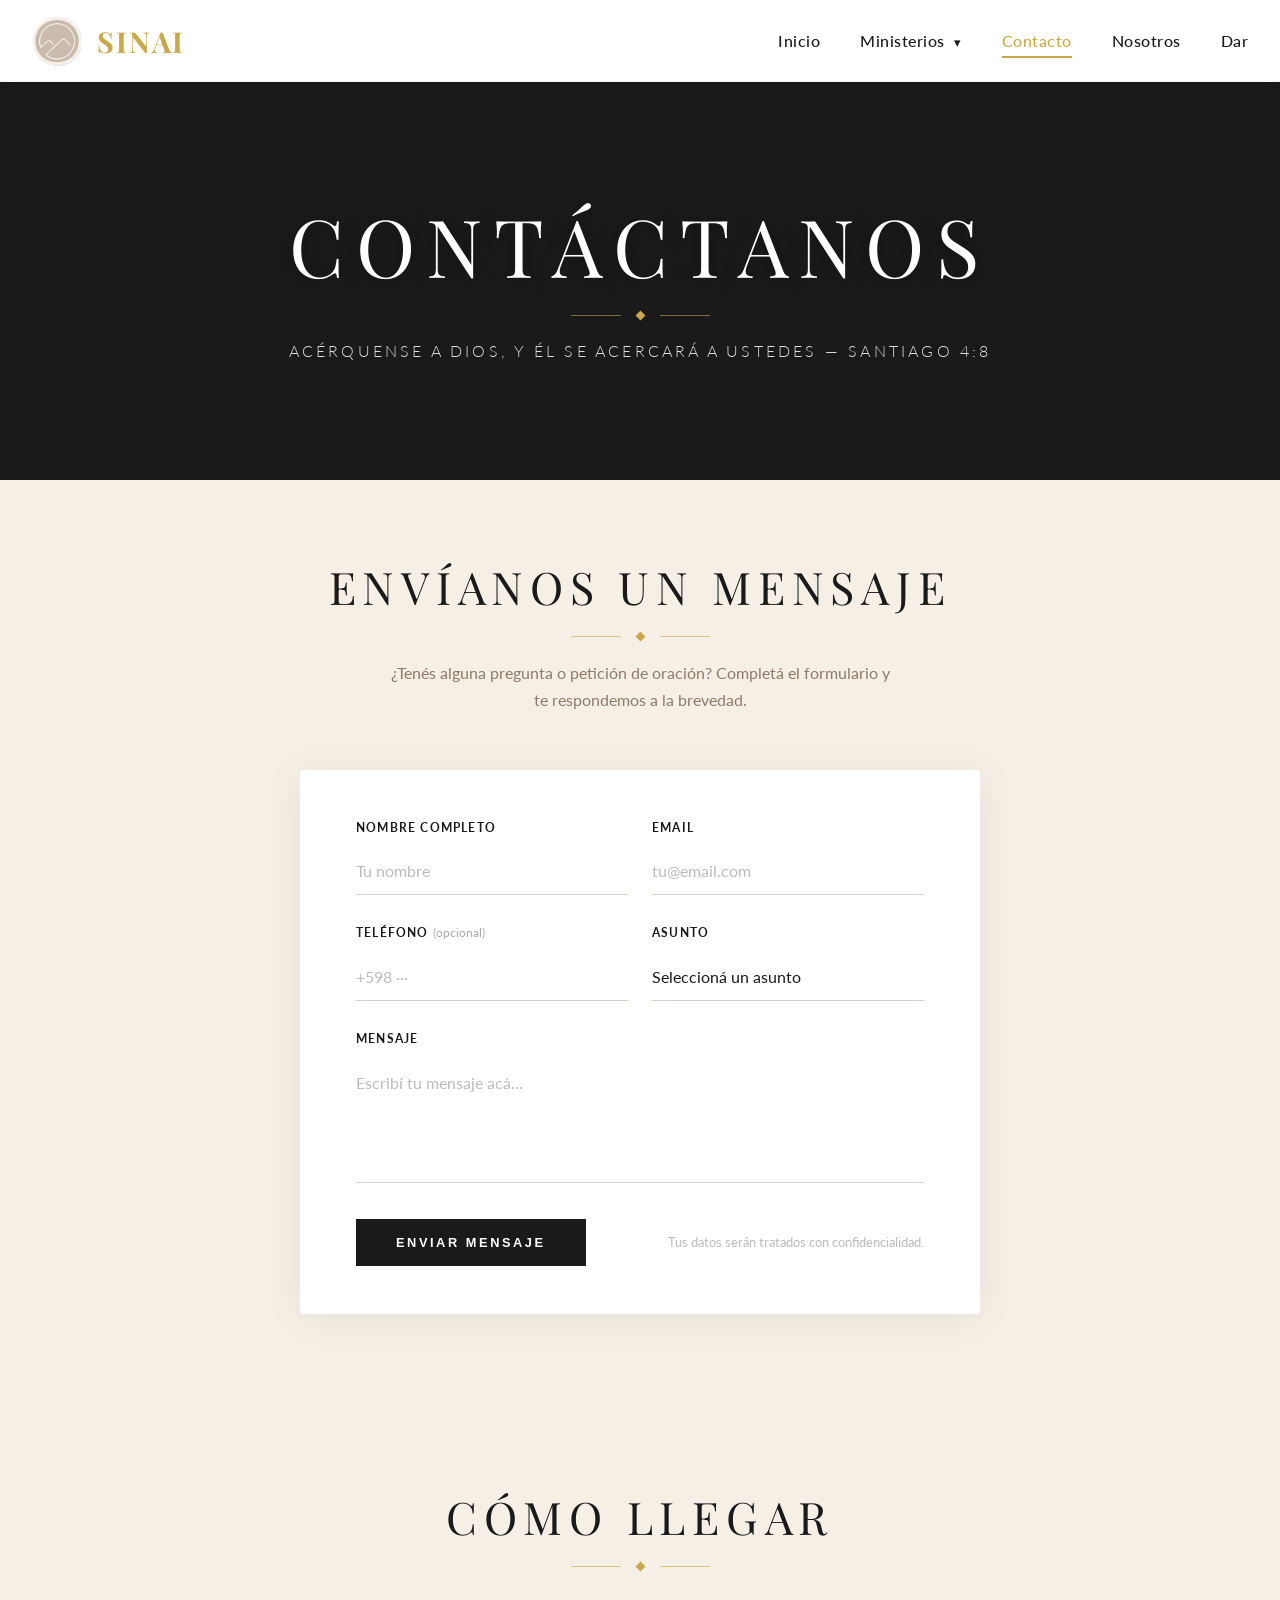
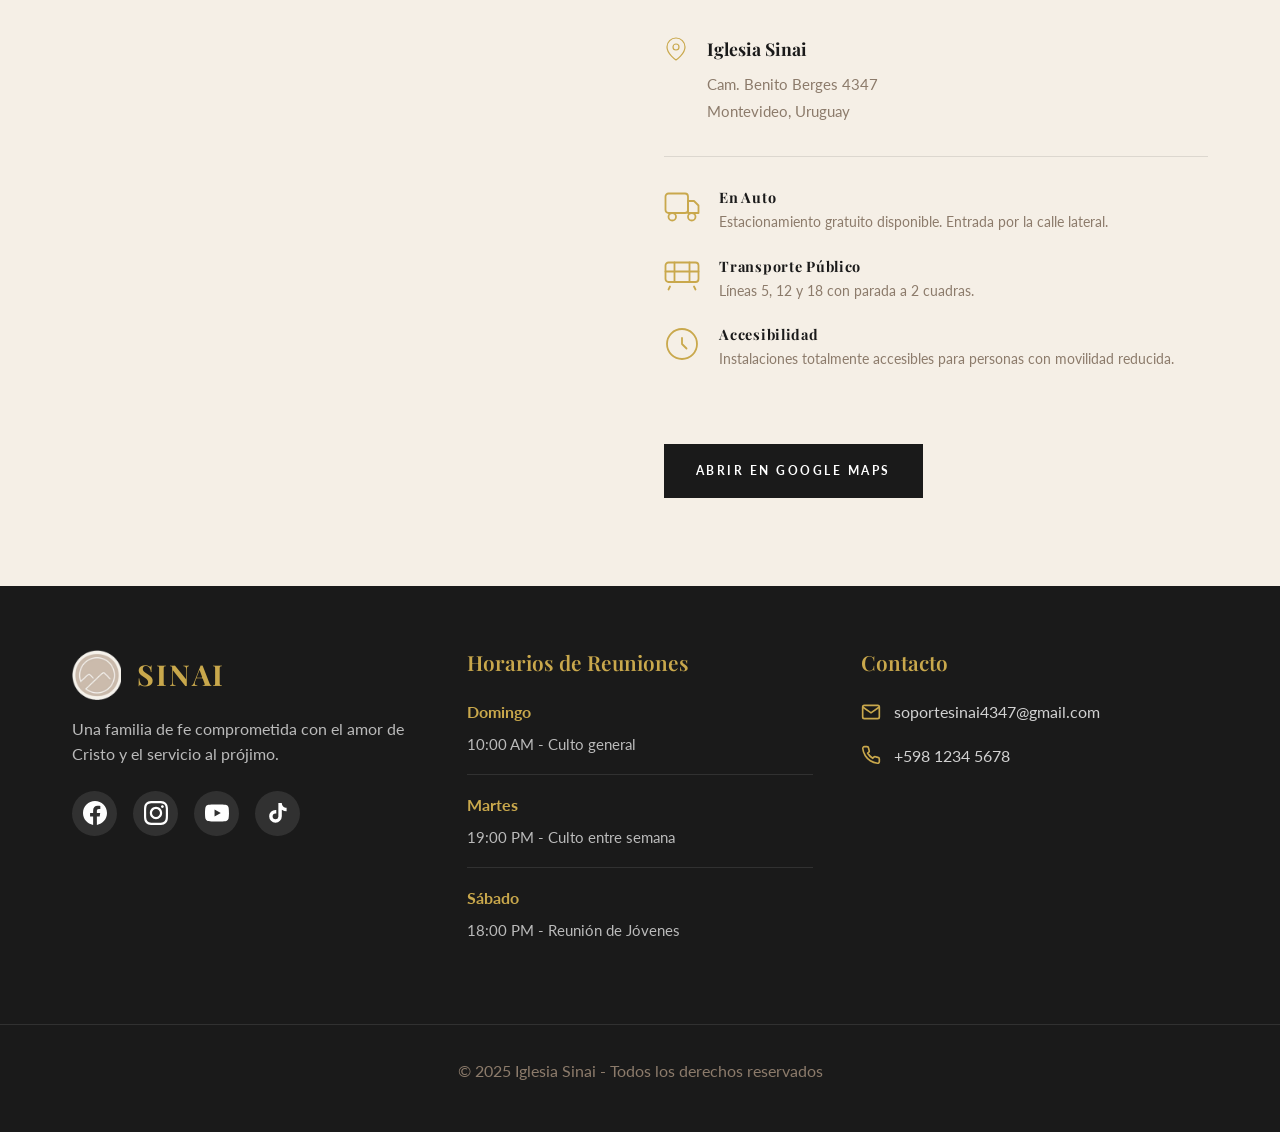
==== contacto.html @ 20ad072c "Primer commit - sitio Iglesia Sinai" ====
<!DOCTYPE html>
<html lang="es">
<head>
  <meta charset="UTF-8">
  <meta name="viewport" content="width=device-width, initial-scale=1.0">
  <title>Contacto - Iglesia Sinai</title>
  <link rel="stylesheet" href="css/style.css">
  <link rel="stylesheet" href="css/contacto.css">
  <link href="https://fonts.googleapis.com/css2?family=Playfair+Display:wght@400;700&family=Lato:wght@300;400;700&display=swap" rel="stylesheet">
</head>
<body>
  <!-- ======= Encabezado / Menú ======= -->
  <header id="header">
    <div class="header-container">
      <div class="logo">
        <img src="img/logo.png" alt="Logo Iglesia Sinai">
        <span>SINAI</span>
      </div>
      
      <button class="menu-toggle" aria-label="Abrir menú">
        <span></span>
        <span></span>
        <span></span>
      </button>

      <nav>
        <ul>
          <li><a href="index.html">Inicio</a></li>
          <li class="dropdown">
            <a href="#ministerios">Ministerios <span class="arrow">▾</span></a>
            <ul class="submenu">
              <li><a href="ministerios/alabanza.html">Alabanza</a></li>
              <li><a href="ministerios/jovenes.html">Jóvenes</a></li>
              <li><a href="ministerios/kids.html">Kids</a></li>
              <li><a href="ministerios/varones.html">Varones</a></li>
              <li><a href="ministerios/mujeres.html">Mujeres</a></li>
              <li><a href="ministerios/danza.html">Danza</a></li>
              <li><a href="ministerios/multimedia.html">Multimedia</a></li>
            </ul>
          </li>
          <li><a href="contacto.html" class="active">Contacto</a></li>
          <li><a href="nosotros.html">Nosotros</a></li>
          <li><a href="donaciones.html">Dar</a></li>
        </ul>
      </nav>
    </div>
  </header>

  <!-- PAGE HEADER -->
  <section class="contacto-page-header">
    <div class="contacto-page-header-content">
      <h1>Contáctanos</h1>
      <div class="header-divider">
        <div class="header-divider-diamond"></div>
      </div>
      <p>Acérquense a Dios, y él se acercará a ustedes — Santiago 4:8</p>
    </div>
  </section>

  <!-- FORMULARIO DE CONTACTO -->
  <section class="formulario-section">
    <div class="container">

      <div class="formulario-header fade-in">
        <h2>Envíanos un Mensaje</h2>
        <div class="header-divider">
          <div class="header-divider-diamond"></div>
        </div>
        <p>¿Tenés alguna pregunta o petición de oración? Completá el formulario y te respondemos a la brevedad.</p>
      </div>

      <form id="contactForm" class="formulario-form fade-in" action="https://formspree.io/f/mkovkydk" method="POST">

        <div class="form-row">
          <div class="form-group">
            <label for="nombre">Nombre Completo</label>
            <input type="text" id="nombre" name="nombre" placeholder="Tu nombre" required>
          </div>
          <div class="form-group">
            <label for="email">Email</label>
            <input type="email" id="email" name="email" placeholder="tu@email.com" required>
          </div>
        </div>

        <div class="form-row">
          <div class="form-group">
            <label for="telefono">Teléfono <span class="form-opcional">(opcional)</span></label>
            <input type="tel" id="telefono" name="telefono" placeholder="+598 ···">
          </div>
          <div class="form-group">
            <label for="asunto">Asunto</label>
            <select id="asunto" name="asunto" required>
              <option value="">Seleccioná un asunto</option>
              <option value="informacion">Información General</option>
              <option value="oracion">Petición de Oración</option>
              <option value="visita">Primera Visita</option>
              <option value="ministerio">Unirse a un Ministerio</option>
              <option value="otro">Otro</option>
            </select>
          </div>
        </div>

        <div class="form-group">
          <label for="mensaje">Mensaje</label>
          <textarea id="mensaje" name="mensaje" rows="5" placeholder="Escribí tu mensaje acá..." required></textarea>
        </div>

        <div class="form-footer">
          <button type="submit" class="btn-enviar">Enviar Mensaje</button>
          <p class="form-privacidad">Tus datos serán tratados con confidencialidad.</p>
        </div>

      </form>
    </div>
  </section>

  <!-- MAPA -->
  <section class="mapa-section">
    <div class="container">

      <div class="mapa-header fade-in">
        <h2 class="section-title">Cómo Llegar</h2>
        <div class="header-divider">
          <div class="header-divider-diamond"></div>
        </div>
      </div>

      <div class="mapa-grid fade-in">

        <!-- Mapa Google Maps -->
        <div class="mapa-embed">
          <iframe
            src="https://www.google.com/maps/embed?pb=!1m18!1m12!1m3!1d3272.3!2d-56.1!3d-34.85!2m3!1f0!2f0!3f0!3m2!1i1024!2i768!4f13.1!3m3!1m2!1s0x0%3A0x0!2sCam.+Benito+Berges+4347%2C+Montevideo!5e0!3m2!1ses!2suy!4v1"
            width="100%"
            height="100%"
            style="border:0;"
            allowfullscreen=""
            loading="lazy"
            referrerpolicy="no-referrer-when-downgrade"
            title="Ubicación Iglesia Sinai">
          </iframe>
        </div>

        <!-- Información y cómo llegar -->
        <div class="mapa-info">

          <div class="mapa-direccion">
            <svg xmlns="http://www.w3.org/2000/svg" viewBox="0 0 24 24" fill="none" stroke="currentColor" stroke-width="1.2" stroke-linecap="round" stroke-linejoin="round">
              <path d="M21 10c0 7-9 13-9 13s-9-6-9-13a9 9 0 0 1 18 0z"/><circle cx="12" cy="10" r="3"/>
            </svg>
            <div>
              <strong>Iglesia Sinai</strong>
              <span>Cam. Benito Berges 4347<br>Montevideo, Uruguay</span>
            </div>
          </div>

          <div class="mapa-indicaciones-lista">

            <div class="mapa-indicacion">
              <div class="mapa-indicacion-icon">
                <svg xmlns="http://www.w3.org/2000/svg" viewBox="0 0 24 24" fill="none" stroke="currentColor" stroke-width="1.2" stroke-linecap="round" stroke-linejoin="round">
                  <rect x="1" y="3" width="15" height="13" rx="2"/><path d="M16 8h4l3 3v5h-7V8z"/><circle cx="5.5" cy="18.5" r="2.5"/><circle cx="18.5" cy="18.5" r="2.5"/>
                </svg>
              </div>
              <div>
                <h4>En Auto</h4>
                <p>Estacionamiento gratuito disponible. Entrada por la calle lateral.</p>
              </div>
            </div>

            <div class="mapa-indicacion">
              <div class="mapa-indicacion-icon">
                <svg xmlns="http://www.w3.org/2000/svg" viewBox="0 0 24 24" fill="none" stroke="currentColor" stroke-width="1.2" stroke-linecap="round" stroke-linejoin="round">
                  <rect x="1" y="3" width="22" height="13" rx="2"/><path d="M1 9h22M7 3v13M17 3v13"/><path d="M4 19l-1 2M20 19l1 2"/>
                </svg>
              </div>
              <div>
                <h4>Transporte Público</h4>
                <p>Líneas 5, 12 y 18 con parada a 2 cuadras.</p>
              </div>
            </div>

            <div class="mapa-indicacion">
              <div class="mapa-indicacion-icon">
                <svg xmlns="http://www.w3.org/2000/svg" viewBox="0 0 24 24" fill="none" stroke="currentColor" stroke-width="1.2" stroke-linecap="round" stroke-linejoin="round">
                  <circle cx="12" cy="12" r="10"/><path d="M12 8v4l3 3"/>
                </svg>
              </div>
              <div>
                <h4>Accesibilidad</h4>
                <p>Instalaciones totalmente accesibles para personas con movilidad reducida.</p>
              </div>
            </div>

          </div>

          <a href="https://maps.app.goo.gl/d4bBXi9Pz32yXwLp7" target="_blank" class="mapa-btn">
            Abrir en Google Maps
          </a>

        </div>
      </div>
    </div>
  </section>

  <!-- FOOTER -->
  <footer>
    <div class="footer-container">
      <div class="footer-section">
        <div class="footer-logo">
          <img src="img/logo.png" alt="Logo Iglesia Sinai">
          <span>SINAI</span>
        </div>
        <p class="footer-description">Una familia de fe comprometida con el amor de Cristo y el servicio al prójimo.</p>
        <div class="social-links">
          <a href="https://www.facebook.com/sinai.tucasa.uy/about" target="_blank" rel="noopener" aria-label="Facebook">
            <svg width="24" height="24" viewBox="0 0 24 24" fill="currentColor">
              <path d="M24 12.073c0-6.627-5.373-12-12-12s-12 5.373-12 12c0 5.99 4.388 10.954 10.125 11.854v-8.385H7.078v-3.47h3.047V9.43c0-3.007 1.792-4.669 4.533-4.669 1.312 0 2.686.235 2.686.235v2.953H15.83c-1.491 0-1.956.925-1.956 1.874v2.25h3.328l-.532 3.47h-2.796v8.385C19.612 23.027 24 18.062 24 12.073z"/>
            </svg>
          </a>
          <a href="https://www.instagram.com/sinaitucasa.uy/" target="_blank" rel="noopener" aria-label="Instagram">
            <svg width="24" height="24" viewBox="0 0 24 24" fill="currentColor">
              <path d="M12 2.163c3.204 0 3.584.012 4.85.07 3.252.148 4.771 1.691 4.919 4.919.058 1.265.069 1.645.069 4.849 0 3.205-.012 3.584-.069 4.849-.149 3.225-1.664 4.771-4.919 4.919-1.266.058-1.644.07-4.85.07-3.204 0-3.584-.012-4.849-.07-3.26-.149-4.771-1.699-4.919-4.92-.058-1.265-.07-1.644-.07-4.849 0-3.204.013-3.583.07-4.849.149-3.227 1.664-4.771 4.919-4.919 1.266-.057 1.645-.069 4.849-.069zm0-2.163c-3.259 0-3.667.014-4.947.072-4.358.2-6.78 2.618-6.98 6.98-.059 1.281-.073 1.689-.073 4.948 0 3.259.014 3.668.072 4.948.2 4.358 2.618 6.78 6.98 6.98 1.281.058 1.689.072 4.948.072 3.259 0 3.668-.014 4.948-.072 4.354-.2 6.782-2.618 6.979-6.98.059-1.28.073-1.689.073-4.948 0-3.259-.014-3.667-.072-4.947-.196-4.354-2.617-6.78-6.979-6.98-1.281-.059-1.69-.073-4.949-.073zm0 5.838c-3.403 0-6.162 2.759-6.162 6.162s2.759 6.163 6.162 6.163 6.162-2.759 6.162-6.163c0-3.403-2.759-6.162-6.162-6.162zm0 10.162c-2.209 0-4-1.79-4-4 0-2.209 1.791-4 4-4s4 1.791 4 4c0 2.21-1.791 4-4 4zm6.406-11.845c-.796 0-1.441.645-1.441 1.44s.645 1.44 1.441 1.44c.795 0 1.439-.645 1.439-1.44s-.644-1.44-1.439-1.44z"/>
            </svg>
          </a>
          <a href="https://youtube.com" target="_blank" rel="noopener" aria-label="YouTube">
            <svg width="24" height="24" viewBox="0 0 24 24" fill="currentColor">
              <path d="M23.498 6.186a3.016 3.016 0 0 0-2.122-2.136C19.505 3.545 12 3.545 12 3.545s-7.505 0-9.377.505A3.017 3.017 0 0 0 .502 6.186C0 8.07 0 12 0 12s0 3.93.502 5.814a3.016 3.016 0 0 0 2.122 2.136c1.871.505 9.376.505 9.376.505s7.505 0 9.377-.505a3.015 3.015 0 0 0 2.122-2.136C24 15.93 24 12 24 12s0-3.93-.502-5.814zM9.545 15.568V8.432L15.818 12l-6.273 3.568z"/>
            </svg>
          </a>
          <a href="https://www.tiktok.com/@sinaitucasa.uy" target="_blank" rel="noopener" aria-label="TikTok">
            <svg width="24" height="24" viewBox="0 0 24 24" fill="currentColor">
              <path d="M19.59 6.69a4.83 4.83 0 0 1-3.77-4.25V2h-3.45v13.67a2.89 2.89 0 0 1-2.88 2.5 2.89 2.89 0 0 1-2.89-2.89 2.89 2.89 0 0 1 2.89-2.89c.28 0 .54.04.79.1V9.01a6.33 6.33 0 0 0-.79-.05 6.34 6.34 0 0 0-6.34 6.34 6.34 6.34 0 0 0 6.34 6.34 6.34 6.34 0 0 0 6.33-6.34V8.69a8.17 8.17 0 0 0 4.78 1.52V6.76a4.85 4.85 0 0 1-1.01-.07z"/>
            </svg>
          </a>
        </div>
      </div>

      <div class="footer-section">
        <h3>Horarios de Reuniones</h3>
        <ul class="horarios-list">
          <li>
            <strong>Domingo</strong>
            <span>10:00 AM - Culto general</span>
          </li>
          <li>
            <strong>Martes</strong>
            <span>19:00 PM - Culto entre semana</span>
          </li>
          <li>
            <strong>Sábado</strong>
            <span>18:00 PM - Reunión de Jóvenes</span>
          </li>
        </ul>
      </div>

      <div class="footer-section">
        <h3>Contacto</h3>
        <ul class="contacto-list">
          <li>
            <svg width="20" height="20" viewBox="0 0 24 24" fill="none" stroke="currentColor" stroke-width="2">
              <path d="M4 4h16c1.1 0 2 .9 2 2v12c0 1.1-.9 2-2 2H4c-1.1 0-2-.9-2-2V6c0-1.1.9-2 2-2z"></path>
              <polyline points="22,6 12,13 2,6"></polyline>
            </svg>
            <a href="mailto:soportesinai4347@gmail.com">soportesinai4347@gmail.com</a>
          </li>
          <li>
            <svg width="20" height="20" viewBox="0 0 24 24" fill="none" stroke="currentColor" stroke-width="2">
              <path d="M22 16.92v3a2 2 0 0 1-2.18 2 19.79 19.79 0 0 1-8.63-3.07 19.5 19.5 0 0 1-6-6 19.79 19.79 0 0 1-3.07-8.67A2 2 0 0 1 4.11 2h3a2 2 0 0 1 2 1.72 12.84 12.84 0 0 0 .7 2.81 2 2 0 0 1-.45 2.11L8.09 9.91a16 16 0 0 0 6 6l1.27-1.27a2 2 0 0 1 2.11-.45 12.84 12.84 0 0 0 2.81.7A2 2 0 0 1 22 16.92z"></path>
            </svg>
            <a href="tel:+59812345678">+598 1234 5678</a>
          </li>
        </ul>
      </div>
    </div>

    <div class="footer-bottom">
      <p>&copy; 2025 Iglesia Sinai - Todos los derechos reservados</p>
    </div>
  </footer>

  <!-- Scripts -->
  <script src="js/main.js"></script>
</body>
</html>
---- css/style.css ----
/* =========================
   IGLESIA SINAI - VERSIÓN MEJORADA
   Diseño elegante y moderno
========================= */

/* ======= FALLBACK PARA IMÁGENES ROTAS ======= */
.galeria-slide img,
.descripcion-imagen img,
.historia-imagen img,
.lider-imagen img {
  min-height: 40px;
  background-color: #e8e0d0;
  background-image: url("data:image/svg+xml,%3Csvg xmlns='http://www.w3.org/2000/svg' width='80' height='80' viewBox='0 0 24 24' fill='none' stroke='%23c9a84c' stroke-width='1' stroke-linecap='round' stroke-linejoin='round'%3E%3Crect x='3' y='3' width='18' height='18' rx='2' ry='2'/%3E%3Ccircle cx='8.5' cy='8.5' r='1.5'/%3E%3Cpolyline points='21 15 16 10 5 21'/%3E%3C/svg%3E");
  background-repeat: no-repeat;
  background-position: center;
  background-size: 60px;
}

:root {
  /* Colores principales */
  --color-primary: #1a1a1a;
  --color-secondary: #3b2314;
  --color-accent: #c9a84c;
  --color-accent-light: #dbb96e;
  --color-text: #1a1a1a;
  --color-text-light: #8c7b6b;
  --color-white: #ffffff;
  --color-bg-light: #f5efe6;
  --color-bg-dark: #111111;
  
  /* Sombras */
  --shadow-sm: 0 2px 8px rgba(0, 0, 0, 0.08);
  --shadow-md: 0 4px 16px rgba(0, 0, 0, 0.12);
  --shadow-lg: 0 8px 32px rgba(0, 0, 0, 0.16);
  
  /* Transiciones */
  --transition-fast: 0.2s ease;
  --transition-normal: 0.3s ease;
  --transition-slow: 0.5s ease;
}

* {
  margin: 0;
  padding: 0;
  box-sizing: border-box;
}

html {
  scroll-behavior: smooth;
  font-size: 16px;
}

body {
  font-family: 'Lato', -apple-system, BlinkMacSystemFont, 'Segoe UI', sans-serif;
  font-weight: 400;
  color: var(--color-text);
  line-height: 1.7;
  background-color: var(--color-white);
  overflow-x: hidden;
}

/* ======= TIPOGRAFÍA ======= */
h1, h2, h3, h4, h5, h6 {
  font-family: 'Playfair Display', Georgia, serif;
  font-weight: 600;
  line-height: 1.2;
  color: var(--color-primary);
  margin-bottom: 1rem;
}

h1 { font-size: clamp(2.5rem, 5vw, 4rem); }
h2 { font-size: clamp(2rem, 4vw, 3rem); }
h3 { font-size: clamp(1.5rem, 3vw, 2rem); }

p {
  margin-bottom: 1rem;
  color: var(--color-text-light);
}

/* ======= CONTENEDORES ======= */
.container {
  max-width: 1200px;
  margin: 0 auto;
  padding: 0 2rem;
}

/* ======= HEADER ======= */
header {
  position: fixed;
  top: 0;
  left: 0;
  width: 100%;
  z-index: 1000;
  background: rgba(255, 255, 255, 0.95);
  backdrop-filter: blur(10px);
  box-shadow: var(--shadow-sm);
  transition: all var(--transition-normal);
}

header.scrolled {
  background: rgba(255, 255, 255, 0.98);
  box-shadow: var(--shadow-md);
}

.header-container {
  max-width: 1400px;
  margin: 0 auto;
  padding: 1rem 2rem;
  display: flex;
  justify-content: space-between;
  align-items: center;
}

/* Logo */
.logo {
  display: flex;
  align-items: center;
  gap: 1rem;
  text-decoration: none;
}

.logo img {
  height: 50px;
  width: auto;
  transition: transform var(--transition-normal);
}

.logo:hover img {
  transform: scale(1.05);
}

.logo span {
  font-family: 'Playfair Display', Georgia, serif;
  font-size: 1.8rem;
  font-weight: 700;
  color: var(--color-accent);
  letter-spacing: 2px;
}

/* Navegación */
nav ul {
  list-style: none;
  display: flex;
  gap: 2.5rem;
  align-items: center;
}

nav a {
  color: var(--color-text);
  text-decoration: none;
  font-weight: 500;
  font-size: 1rem;
  letter-spacing: 0.5px;
  position: relative;
  padding: 0.5rem 0;
  transition: color var(--transition-normal);
}

nav a::after {
  content: '';
  position: absolute;
  bottom: 0;
  left: 0;
  width: 0;
  height: 2px;
  background: var(--color-accent);
  transition: width var(--transition-normal);
}

nav a:hover,
nav a.active {
  color: var(--color-accent);
}

nav a:hover::after,
nav a.active::after {
  width: 100%;
}

/* Dropdown */
.dropdown {
  position: relative;
}

.dropdown .arrow {
  font-size: 0.8em;
  margin-left: 0.3rem;
  transition: transform var(--transition-normal);
}

.dropdown:hover .arrow {
  transform: rotate(180deg);
}

.submenu {
  position: absolute;
  top: 100%;
  left: 0;
  display: flex;
  flex-direction: column;
  gap: 0;
  background: var(--color-white);
  border-radius: 8px;
  box-shadow: var(--shadow-lg);
  min-width: 180px;
  opacity: 0;
  visibility: hidden;
  transform: translateY(-10px);
  transition: all var(--transition-normal);
  margin-top: 1rem;
  padding: 0.5rem 0;
}

.dropdown:hover .submenu {
  opacity: 1;
  visibility: visible;
  transform: translateY(0);
}

.submenu li {
  width: 100%;
}

.submenu a {
  display: block;
  padding: 0.75rem 1.5rem;
  color: var(--color-text);
  transition: all var(--transition-fast);
}

.submenu a::after {
  display: none;
}

.submenu a:hover {
  background: var(--color-bg-light);
  color: var(--color-accent);
  padding-left: 2rem;
}

/* Menú hamburguesa */
.menu-toggle {
  display: none;
  flex-direction: column;
  gap: 5px;
  background: none;
  border: none;
  cursor: pointer;
  padding: 0.5rem;
}

.menu-toggle span {
  width: 28px;
  height: 3px;
  background: var(--color-accent);
  border-radius: 3px;
  transition: all var(--transition-normal);
}

.menu-toggle.active span:nth-child(1) {
  transform: rotate(45deg) translate(8px, 8px);
}

.menu-toggle.active span:nth-child(2) {
  opacity: 0;
}

.menu-toggle.active span:nth-child(3) {
  transform: rotate(-45deg) translate(8px, -8px);
}

/* ======= HERO VIDEO ======= */
.hero-video {
  position: relative;
  width: 100%;
  height: 100vh;
  min-height: 600px;
  overflow: hidden;
  display: flex;
  align-items: center;
  background-color: #1a1a1a;
  justify-content: center;
}

.hero-video-bg {
  position: absolute;
  top: 50%;
  left: 50%;
  min-width: 100%;
  min-height: 100%;
  width: auto;
  height: auto;
  transform: translate(-50%, -50%);
  object-fit: cover;
  z-index: 0;
  will-change: transform;
}

.hero-video-overlay {
  position: absolute;
  top: 0;
  left: 0;
  width: 100%;
  height: 100%;
  background: rgba(0, 0, 0, 0.4);
  z-index: 1;
}

.hero-content {
  position: relative;
  z-index: 2;
  text-align: center;
  color: var(--color-white);
  max-width: 900px;
  padding: 0 2rem;
  animation: fadeInUp 1s ease-out;
}

@keyframes fadeInUp {
  from {
    opacity: 0;
    transform: translateY(30px);
  }
  to {
    opacity: 1;
    transform: translateY(0);
  }
}

.hero-title {
  font-size: clamp(3rem, 8vw, 6rem);
  font-weight: 400;
  color: var(--color-white);
  margin-bottom: 0.5rem;
  text-shadow: 0 2px 20px rgba(0, 0, 0, 0.4);
  letter-spacing: 0.15em;
  text-transform: uppercase;
}

.hero-subtitle {
  font-size: clamp(1rem, 2vw, 1.4rem);
  color: var(--color-white);
  font-weight: 300;
  font-style: normal;
  letter-spacing: 0.3em;
  text-transform: uppercase;
  opacity: 0.9;
}

/* ======= BOTONES ======= */
.btn-primary {
  display: inline-block;
  padding: 1rem 2.5rem;
  background: var(--color-accent);
  color: var(--color-white);
  text-decoration: none;
  font-weight: 600;
  border-radius: 50px;
  transition: all var(--transition-normal);
  box-shadow: 0 4px 15px rgba(201, 169, 97, 0.3);
  letter-spacing: 0.5px;
}

.btn-primary:hover {
  background: var(--color-accent-light);
  transform: translateY(-2px);
  box-shadow: 0 6px 20px rgba(201, 169, 97, 0.4);
}

/* ======= INFO CARDS ======= */
.info-cards {
  padding: 4rem 0;
  background: var(--color-bg-light);
  margin-top: -3rem;
  position: relative;
  z-index: 2;
}

.info-cards .container {
  display: grid;
  grid-template-columns: repeat(auto-fit, minmax(280px, 1fr));
  gap: 2rem;
}

.card {
  background: var(--color-white);
  padding: 2.5rem 2rem;
  border-radius: 12px;
  box-shadow: var(--shadow-md);
  text-align: center;
  transition: all var(--transition-normal);
}

.card:hover {
  transform: translateY(-5px);
  box-shadow: var(--shadow-lg);
}

.card-icon {
  width: 70px;
  height: 70px;
  margin: 0 auto 1.5rem;
  background: linear-gradient(135deg, var(--color-accent), var(--color-accent-light));
  border-radius: 50%;
  display: flex;
  align-items: center;
  justify-content: center;
  color: var(--color-white);
}

.card h3 {
  font-size: 1.5rem;
  margin-bottom: 1rem;
  color: var(--color-primary);
}

.card p {
  font-size: 0.95rem;
  color: var(--color-text-light);
  margin-bottom: 0.5rem;
}

/* Tarjetas expandibles */
.card-expandible {
  cursor: pointer;
  position: relative;
}

.card-expand-hint {
  display: block;
  margin-top: 1rem;
  font-size: 0.8rem;
  color: var(--color-accent);
  opacity: 0.7;
  transition: opacity 0.3s ease;
}

.card-expandible:hover .card-expand-hint {
  opacity: 1;
}

/* Modal de información */
.info-modal {
  display: none;
  position: fixed;
  top: 0;
  left: 0;
  width: 100%;
  height: 100%;
  background: rgba(0, 0, 0, 0.8);
  z-index: 10000;
  align-items: center;
  justify-content: center;
  padding: 2rem;
}

.info-modal.active {
  display: flex;
}

.info-modal-content {
  background: var(--color-white);
  border-radius: 16px;
  max-width: 500px;
  width: 100%;
  max-height: 80vh;
  overflow-y: auto;
  position: relative;
  animation: modalSlideIn 0.3s ease;
}

@keyframes modalSlideIn {
  from {
    transform: translateY(-30px);
    opacity: 0;
  }
  to {
    transform: translateY(0);
    opacity: 1;
  }
}

.info-modal-close {
  position: absolute;
  top: 1rem;
  right: 1rem;
  background: none;
  border: none;
  font-size: 1.5rem;
  color: var(--color-text-light);
  cursor: pointer;
  transition: color 0.3s ease, transform 0.3s ease;
  z-index: 1;
}

.info-modal-close:hover {
  color: var(--color-accent);
  transform: scale(1.1);
}

.info-modal-body {
  padding: 2.5rem;
}

.info-modal-body .modal-icon {
  width: 80px;
  height: 80px;
  margin: 0 auto 1.5rem;
  background: linear-gradient(135deg, var(--color-accent), var(--color-accent-light));
  border-radius: 50%;
  display: flex;
  align-items: center;
  justify-content: center;
  color: var(--color-white);
}

.info-modal-body h3 {
  text-align: center;
  font-size: 1.8rem;
  color: var(--color-primary);
  margin-bottom: 1.5rem;
}

.info-modal-body .info-detail {
  display: flex;
  align-items: flex-start;
  gap: 1rem;
  padding: 1rem 0;
  border-bottom: 1px solid var(--color-bg-light);
}

.info-modal-body .info-detail:last-child {
  border-bottom: none;
}

.info-modal-body .info-detail-icon {
  width: 40px;
  height: 40px;
  background: var(--color-bg-light);
  border-radius: 50%;
  display: flex;
  align-items: center;
  justify-content: center;
  flex-shrink: 0;
  font-size: 1.2rem;
}

.info-modal-body .info-detail-content h4 {
  font-size: 1rem;
  color: var(--color-primary);
  margin-bottom: 0.3rem;
}

.info-modal-body .info-detail-content p {
  font-size: 0.95rem;
  color: var(--color-text-light);
  margin: 0;
}

.info-modal-body .info-detail-content a {
  color: var(--color-accent);
  text-decoration: none;
}

.info-modal-body .info-detail-content a:hover {
  text-decoration: underline;
}

.info-modal-body .modal-btn {
  display: block;
  width: 100%;
  margin-top: 1.5rem;
  padding: 1rem;
  background: var(--color-accent);
  color: white;
  text-align: center;
  text-decoration: none;
  border-radius: 8px;
  font-weight: 600;
  transition: background 0.3s ease;
}

.info-modal-body .modal-btn:hover {
  background: var(--color-secondary);
}

/* ======= SECCIONES ======= */
section {
  padding: 6rem 0;
}

.section-header {
  text-align: center;
  max-width: 700px;
  margin: 0 auto 4rem;
}

.section-header h2 {
  font-size: clamp(2rem, 4vw, 3rem);
  margin-bottom: 1rem;
  position: relative;
  display: inline-block;
}

.section-header h2::after {
  content: '';
  position: absolute;
  bottom: -10px;
  left: 50%;
  transform: translateX(-50%);
  width: 80px;
  height: 4px;
  background: linear-gradient(90deg, var(--color-accent), var(--color-accent-light));
  border-radius: 2px;
}

.section-header p {
  font-size: 1.1rem;
  color: var(--color-text-light);
}

/* ======= PASTORES SECTION - NUEVO DISEÑO ======= */
.pastores-section-new {
  background: var(--color-white);
  padding: 6rem 0;
}

.pastores-container {
  max-width: 1400px;
  margin: 0 auto;
  padding: 0 4rem;
  display: grid;
  grid-template-columns: 1fr 1fr;
  gap: 4rem;
  align-items: center;
}

.pastores-texto {
  color: var(--color-primary);
}

.pastores-texto h2 {
  font-family: 'Playfair Display', Georgia, serif;
  font-size: clamp(2rem, 4vw, 3rem);
  color: var(--color-primary);
  margin-bottom: 2rem;
  line-height: 1.2;
}

.pastores-texto p {
  color: var(--color-text-light);
  font-size: 1.05rem;
  line-height: 1.8;
  margin-bottom: 1.5rem;
}

.btn-pastores {
  display: inline-block;
  margin-top: 1.5rem;
  padding: 1rem 2.5rem;
  background: transparent;
  color: var(--color-accent);
  border: 2px solid var(--color-accent);
  font-family: 'Lato', sans-serif;
  font-size: 0.9rem;
  font-weight: 600;
  letter-spacing: 2px;
  text-decoration: none;
  text-transform: uppercase;
  transition: all var(--transition-normal);
}

.btn-pastores:hover {
  background: var(--color-accent);
  color: var(--color-white);
}

.pastores-imagen {
  position: relative;
}

.pastores-imagen img {
  width: 100%;
  height: auto;
  max-height: 600px;
  object-fit: contain;
  object-position: center center;
  display: block;
}

/* Responsive pastores nuevo */
@media (max-width: 992px) {
  .pastores-container {
    grid-template-columns: 1fr;
    gap: 3rem;
    padding: 0 2rem;
  }

  .pastores-texto {
    text-align: center;
    order: 2;
  }

  .pastores-imagen {
    order: 1;
  }

  .pastores-imagen img {
    max-height: 500px;
    margin: 0 auto;
  }
}

@media (max-width: 576px) {
  .pastores-section-new {
    padding: 4rem 0;
  }

  .pastores-container {
    padding: 0 1.5rem;
    gap: 2rem;
  }

  .pastores-texto h2 {
    font-size: 1.8rem;
  }

  .pastores-texto p {
    font-size: 1rem;
  }

  .btn-pastores {
    padding: 0.9rem 2rem;
    font-size: 0.85rem;
  }
}

/* Mantener btn-secondary para otros usos */
.btn-secondary {
  display: inline-block;
  padding: 1rem 2.5rem;
  background: transparent;
  color: var(--color-accent);
  border: 2px solid var(--color-accent);
  border-radius: 50px;
  font-weight: 600;
  text-decoration: none;
  transition: all var(--transition-normal);
}

.btn-secondary:hover {
  background: var(--color-accent);
  color: var(--color-white);
}

/* ======= VIDEO SECTION ======= */
.video-section {
  background: var(--color-white);
  padding: 4rem 0;
}

.video-title {
  text-align: center;
  font-size: 1.8rem;
  color: var(--color-primary);
  margin-bottom: 2rem;
  font-weight: 500;
}

.video-container {
  position: relative;
  width: 100%;
  max-width: 1000px;
  margin: 0 auto;
  padding-bottom: 56.25%; /* 16:9 Aspect Ratio */
  height: 0;
  overflow: hidden;
  border-radius: 0;
  box-shadow: none;
}

.video-container iframe {
  position: absolute;
  top: 0;
  left: 0;
  width: 100%;
  height: 100%;
  border: none;
}

/* ======= NOTICIAS Y EVENTOS ======= */
.noticias-section {
  background: var(--color-white);
  overflow: hidden;
  padding: 3rem 0;
}

.noticias-section .section-header {
  margin-bottom: 2rem;
}

.noticias-section .section-header h2::after {
  display: none;
}

.noticias-carousel {
  position: relative;
  padding: 0;
}

.carousel-wrapper {
  overflow: hidden;
  border-radius: 0;
}

.carousel-track {
  display: flex;
  gap: 0;
  transition: transform 0.5s cubic-bezier(0.4, 0, 0.2, 1);
}

.noticia-card {
  min-width: 100%;
  background: var(--color-white);
  border-radius: 0;
  overflow: hidden;
  box-shadow: none;
  transition: all var(--transition-normal);
  position: relative;
}

.noticia-card:hover {
  transform: none;
  box-shadow: none;
}

.noticia-image {
  position: relative;
  width: 100%;
  height: 70vh;
  overflow: hidden;
}

.noticia-image img {
  width: 100%;
  height: 100%;
  object-fit: cover;
  transition: transform 0.5s ease;
}

.noticia-card:hover .noticia-image img {
  transform: scale(1.02);
}

.noticia-content {
  position: absolute;
  bottom: 0;
  left: 0;
  right: 0;
  padding: 3rem;
  background: linear-gradient(to top, rgba(0,0,0,0.8) 0%, rgba(0,0,0,0.4) 60%, transparent 100%);
  color: white;
}

.noticia-content h3 {
  font-size: 2.5rem;
  margin-bottom: 0.5rem;
  color: var(--color-white);
}

.noticia-content p {
  font-size: 1.2rem;
  line-height: 1.6;
  color: rgba(255,255,255,0.9);
}

/* Controles del carrusel */
.carousel-control {
  position: absolute;
  top: 50%;
  transform: translateY(-50%);
  background: rgba(255,255,255,0.9);
  border: none;
  width: 50px;
  height: 50px;
  border-radius: 50%;
  cursor: pointer;
  display: flex;
  align-items: center;
  justify-content: center;
  box-shadow: var(--shadow-md);
  transition: all var(--transition-normal);
  z-index: 10;
}

.carousel-control:hover {
  background: var(--color-accent);
  color: var(--color-white);
  transform: translateY(-50%) scale(1.1);
}

.carousel-control.prev {
  left: 2rem;
}

.carousel-control.next {
  right: 2rem;
}

.carousel-indicators {
  display: flex;
  justify-content: center;
  gap: 0.8rem;
  margin-top: 2rem;
}

.indicator {
  width: 12px;
  height: 12px;
  border-radius: 50%;
  background: #ddd;
  cursor: pointer;
  transition: all var(--transition-normal);
}

.indicator.active,
.indicator:hover {
  background: var(--color-accent);
  transform: scale(1.2);
}

/* ======= GALERÍA ======= */
.galeria-section {
  background: var(--color-white);
  padding: 3rem 0;
}

.galeria-section .section-header {
  margin-bottom: 2rem;
}

.galeria-section .section-header h2::after {
  display: none;
}

/* ======= GALERÍA CARRUSEL ======= */
.galeria-carousel {
  position: relative;
  display: flex;
  align-items: center;
  gap: 1rem;
}

.galeria-viewport {
  overflow: hidden;
  border-radius: 12px;
  flex: 1;
}

.galeria-track {
  display: flex;
  transition: transform 0.5s ease;
}

.galeria-slide {
  min-width: calc(100% / 3);
  padding: 0 0.5rem;
  box-sizing: border-box;
}

.galeria-slide img {
  width: 100%;
  aspect-ratio: 4/3;
  object-fit: cover;
  border-radius: 10px;
  cursor: zoom-in;
  transition: transform 0.4s ease, box-shadow 0.4s ease;
}

.galeria-slide img:hover {
  transform: scale(1.03);
  box-shadow: 0 8px 25px rgba(0, 0, 0, 0.2);
}

.galeria-btn {
  background: var(--color-accent);
  color: white;
  border: none;
  width: 48px;
  height: 48px;
  border-radius: 50%;
  font-size: 1.3rem;
  cursor: pointer;
  display: flex;
  align-items: center;
  justify-content: center;
  transition: background 0.3s ease, transform 0.3s ease;
  flex-shrink: 0;
  box-shadow: 0 4px 15px rgba(0, 0, 0, 0.15);
}

.galeria-btn:hover {
  background: var(--color-secondary);
  transform: scale(1.1);
}

.galeria-dots {
  display: flex;
  justify-content: center;
  gap: 0.5rem;
  margin-top: 1.5rem;
}

.galeria-dot {
  width: 12px;
  height: 12px;
  border-radius: 50%;
  background: #ddd;
  border: none;
  cursor: pointer;
  transition: background 0.3s ease, transform 0.3s ease;
}

.galeria-dot.active {
  background: var(--color-accent);
  transform: scale(1.2);
}

/* ======= LIGHTBOX ======= */
.galeria-lightbox {
  display: none;
  position: fixed;
  top: 0;
  left: 0;
  width: 100%;
  height: 100%;
  background: rgba(0, 0, 0, 0.9);
  z-index: 10000;
  align-items: center;
  justify-content: center;
  padding: 2rem;
}

.galeria-lightbox.active {
  display: flex;
}

.galeria-lightbox img {
  max-width: 90%;
  max-height: 85vh;
  object-fit: contain;
  border-radius: 8px;
  box-shadow: 0 10px 40px rgba(0, 0, 0, 0.5);
  animation: lightboxZoomIn 0.3s ease;
}

@keyframes lightboxZoomIn {
  from { transform: scale(0.8); opacity: 0; }
  to { transform: scale(1); opacity: 1; }
}

.galeria-lightbox-close {
  position: absolute;
  top: 1.5rem;
  right: 2rem;
  background: none;
  border: none;
  color: white;
  font-size: 2.5rem;
  cursor: pointer;
  transition: transform 0.3s ease, color 0.3s ease;
  z-index: 10001;
}

.galeria-lightbox-close:hover {
  transform: scale(1.2);
  color: var(--color-accent);
}

.galeria-lightbox-prev,
.galeria-lightbox-next {
  position: absolute;
  top: 50%;
  transform: translateY(-50%);
  background: rgba(201, 168, 76, 0.8);
  color: white;
  border: none;
  width: 50px;
  height: 50px;
  border-radius: 50%;
  font-size: 1.5rem;
  cursor: pointer;
  display: flex;
  align-items: center;
  justify-content: center;
  transition: background 0.3s ease;
  z-index: 10001;
}

.galeria-lightbox-prev { left: 1.5rem; }
.galeria-lightbox-next { right: 1.5rem; }

.galeria-lightbox-prev:hover,
.galeria-lightbox-next:hover {
  background: var(--color-accent);
}

.galeria-lightbox-counter {
  position: absolute;
  bottom: 1.5rem;
  left: 50%;
  transform: translateX(-50%);
  color: rgba(255, 255, 255, 0.7);
  font-size: 0.95rem;
}

/* ======= FOOTER ======= */
footer {
  background: var(--color-primary);
  color: var(--color-white);
  padding: 4rem 0 2rem;
}

.footer-container {
  max-width: 1200px;
  margin: 0 auto;
  padding: 0 2rem;
  display: grid;
  grid-template-columns: repeat(auto-fit, minmax(250px, 1fr));
  gap: 3rem;
  margin-bottom: 3rem;
}

.footer-section h3 {
  color: var(--color-accent);
  font-size: 1.3rem;
  margin-bottom: 1.5rem;
}

.footer-logo {
  display: flex;
  align-items: center;
  gap: 1rem;
  margin-bottom: 1rem;
}

.footer-logo img {
  height: 50px;
  width: auto;
}

.footer-logo span {
  font-family: 'Playfair Display', Georgia, serif;
  font-size: 1.8rem;
  font-weight: 700;
  color: var(--color-accent);
  letter-spacing: 2px;
}

.footer-description {
  color: rgba(255, 255, 255, 0.7);
  line-height: 1.6;
  margin-bottom: 1.5rem;
}

.social-links {
  display: flex;
  gap: 1rem;
}

.social-links a {
  width: 45px;
  height: 45px;
  background: rgba(255, 255, 255, 0.1);
  border-radius: 50%;
  display: flex;
  align-items: center;
  justify-content: center;
  color: var(--color-white);
  transition: all var(--transition-normal);
}

.social-links a:hover {
  background: var(--color-accent);
  transform: translateY(-3px);
}

.btn-map {
  display: inline-block;
  margin-top: 1rem;
  padding: 0.7rem 1.5rem;
  background: var(--color-accent);
  color: var(--color-white);
  text-decoration: none;
  border-radius: 25px;
  font-size: 0.9rem;
  transition: all var(--transition-normal);
}

.btn-map:hover {
  background: var(--color-accent-light);
  transform: translateY(-2px);
}

.horarios-list,
.contacto-list {
  list-style: none;
}

.horarios-list li {
  margin-bottom: 1rem;
  padding-bottom: 1rem;
  border-bottom: 1px solid rgba(255, 255, 255, 0.1);
}

.horarios-list li:last-child {
  border-bottom: none;
}

.horarios-list strong {
  display: block;
  color: var(--color-accent);
  margin-bottom: 0.3rem;
}

.horarios-list span {
  color: rgba(255, 255, 255, 0.7);
  font-size: 0.95rem;
}

.contacto-list li {
  display: flex;
  align-items: center;
  gap: 0.8rem;
  margin-bottom: 1rem;
}

.contacto-list svg {
  flex-shrink: 0;
  color: var(--color-accent);
}

.contacto-list a {
  color: rgba(255, 255, 255, 0.8);
  text-decoration: none;
  transition: color var(--transition-normal);
}

.contacto-list a:hover {
  color: var(--color-accent);
}

.footer-bottom {
  text-align: center;
  padding-top: 2rem;
  border-top: 1px solid rgba(255, 255, 255, 0.1);
  color: rgba(255, 255, 255, 0.6);
}

/* ======= ANIMACIONES FADE-IN ======= */
.fade-in {
  opacity: 0;
  transform: translateY(30px);
  transition: opacity 0.8s ease, transform 0.8s ease;
}

.fade-in.visible {
  opacity: 1;
  transform: translateY(0);
}

/* ======= RESPONSIVE ======= */
@media (max-width: 1024px) {
  .carousel-control {
    width: 40px;
    height: 40px;
  }
  
  .noticias-carousel {
    padding: 0 3rem;
  }
}

@media (max-width: 768px) {
  /* Header */
  .header-container {
    padding: 1rem;
  }
  
  .menu-toggle {
    display: flex;
  }
  
  nav {
    position: fixed;
    top: 70px;
    left: 0;
    width: 100%;
    background: var(--color-white);
    box-shadow: var(--shadow-md);
    transform: translateY(-100%);
    opacity: 0;
    visibility: hidden;
    transition: all var(--transition-normal);
  }
  
  nav.active {
    transform: translateY(0);
    opacity: 1;
    visibility: visible;
  }
  
  nav ul {
    flex-direction: column;
    gap: 0;
    padding: 1rem 0;
  }
  
  nav a {
    display: block;
    padding: 1rem 2rem;
    width: 100%;
  }
  
  .submenu {
    position: static;
    transform: none;
    opacity: 1;
    visibility: visible;
    box-shadow: none;
    background: var(--color-bg-light);
    margin-top: 0;
  }
  
  /* Hero Video */
  .hero-video {
    height: 70vh;
    min-height: 500px;
  }

  .hero-title {
    font-size: 2rem;
  }

  .hero-subtitle {
    font-size: 1.1rem;
  }
  
  /* Sections */
  section {
    padding: 4rem 0;
  }
  
  .section-header {
    margin-bottom: 3rem;
  }
  
  /* Cards */
  .info-cards {
    padding: 3rem 0;
  }
  
  /* Carrusel noticias */
  .noticias-carousel {
    padding: 0 2rem;
  }
  
  .carousel-control {
    width: 35px;
    height: 35px;
  }
  
  .noticia-image {
    height: 300px;
  }
  
  .noticia-content {
    padding: 1.5rem;
  }
  
  /* Galería Carrusel */
  .galeria-slide {
    min-width: 50%;
  }

  .galeria-btn {
    width: 40px;
    height: 40px;
    font-size: 1.1rem;
  }

  .galeria-lightbox-prev,
  .galeria-lightbox-next {
    width: 40px;
    height: 40px;
  }
  
  /* Footer */
  footer {
    padding: 3rem 0 1.5rem;
  }
  
  .footer-container {
    grid-template-columns: 1fr;
    gap: 2rem;
    text-align: center;
  }
  
  .footer-logo {
    justify-content: center;
  }
  
  .social-links {
    justify-content: center;
  }
}

@media (max-width: 480px) {
  .container {
    padding: 0 1rem;
  }
  
  .hero-title {
    font-size: 1.8rem;
  }
  
  .card {
    padding: 2rem 1.5rem;
  }
  
  .galeria-slide {
    min-width: 100%;
  }

  .galeria-btn {
    width: 36px;
    height: 36px;
    font-size: 1rem;
  }
}

/* ======= BOTONES GENERALES ======= */
.btn {
  display: inline-block;
  padding: 1rem 2.5rem;
  font-weight: 600;
  border-radius: 50px;
  text-decoration: none;
  transition: all var(--transition-normal);
  letter-spacing: 0.5px;
  cursor: pointer;
  border: none;
  font-size: 1rem;
  font-family: 'Lato', sans-serif;
}

.btn-secondary {
  background: transparent;
  color: var(--color-white);
  border: 2px solid var(--color-white);
}

.btn-secondary:hover {
  background: var(--color-white);
  color: var(--color-primary);
  transform: translateY(-2px);
}

/* ======= FOOTER ALTERNATIVO (sub-páginas) ======= */
.footer-content {
  display: grid;
  grid-template-columns: repeat(auto-fit, minmax(220px, 1fr));
  gap: 2.5rem;
  padding-bottom: 2rem;
}

/* Footer ministerios (usa .footer > .footer-container > .footer-grid) */
.footer .footer-container {
  display: block;
  max-width: 1200px;
  margin: 0 auto;
  padding: 0 2rem;
}

.footer-grid {
  display: grid;
  grid-template-columns: repeat(auto-fit, minmax(220px, 1fr));
  gap: 2.5rem;
  padding-bottom: 2rem;
}

.footer-col h3 {
  font-family: 'Playfair Display', Georgia, serif;
  font-size: 1.5rem;
  color: var(--color-accent);
  margin-bottom: 1rem;
}

.footer-col h4 {
  color: var(--color-accent);
  font-size: 1.1rem;
  margin-bottom: 1rem;
}

.footer-col p {
  color: rgba(255, 255, 255, 0.7);
  line-height: 1.6;
}

.footer-col ul {
  list-style: none;
}

.footer-col ul li {
  margin-bottom: 0.6rem;
  color: rgba(255, 255, 255, 0.7);
  font-size: 0.95rem;
}

.footer-col ul li a {
  color: rgba(255, 255, 255, 0.7);
  text-decoration: none;
  transition: color var(--transition-normal);
}

.footer-col ul li a:hover {
  color: var(--color-accent);
}

.footer-col .social-links {
  margin-top: 1rem;
}

/* ======= SCROLL SUAVE PARA SECCIONES ======= */
@media (prefers-reduced-motion: no-preference) {
  html {
    scroll-behavior: smooth;
  }
}

/* ======= NOTIFICACIÓN DE FORMULARIO ======= */
.form-notificacion {
  position: fixed;
  bottom: 2rem;
  right: 2rem;
  display: flex;
  align-items: flex-start;
  gap: 1rem;
  background: #fff;
  border-radius: 6px;
  padding: 1.25rem 1.5rem;
  box-shadow: 0 8px 40px rgba(0, 0, 0, 0.15);
  max-width: 360px;
  z-index: 9999;
  border-left: 4px solid #c9a84c;
  opacity: 0;
  transform: translateY(1rem);
  transition: opacity 0.35s ease, transform 0.35s ease;
  pointer-events: none;
}

.form-notificacion--error {
  border-left-color: #c0392b;
}

.form-notificacion--visible {
  opacity: 1;
  transform: translateY(0);
  pointer-events: auto;
}

.form-notif-icono {
  font-size: 1.25rem;
  font-weight: 700;
  color: #c9a84c;
  flex-shrink: 0;
  margin-top: 2px;
}

.form-notificacion--error .form-notif-icono {
  color: #c0392b;
}

.form-notificacion strong {
  display: block;
  font-size: 0.95rem;
  color: #1a1a1a;
  margin-bottom: 0.25rem;
}

.form-notificacion p {
  font-size: 0.85rem;
  color: #8c7b6b;
  margin: 0;
  line-height: 1.5;
}

@media (max-width: 480px) {
  .form-notificacion {
    bottom: 1rem;
    right: 1rem;
    left: 1rem;
    max-width: none;
  }
}
---- css/contacto.css ----
/* ================================================
   ESTILOS PARA PÁGINA CONTACTO
   ================================================ */

/* ========== Page Header ========== */
.contacto-page-header {
  position: relative;
  height: 400px;
  margin-top: 80px;
  background-color: #1a1a1a;
  display: flex;
  align-items: center;
  justify-content: center;
  text-align: center;
  overflow: hidden;
}

.contacto-page-header-content {
  position: relative;
  z-index: 2;
  max-width: 900px;
  padding: 2rem 2.5rem;
}

.contacto-page-header h1 {
  font-family: 'Playfair Display', serif;
  font-size: clamp(2.5rem, 8vw, 5rem);
  font-weight: 400;
  color: #ffffff;
  margin-bottom: 0.5rem;
  line-height: 1.2;
  letter-spacing: 0.15em;
  text-transform: uppercase;
  text-shadow: 0 2px 20px rgba(0, 0, 0, 0.4);
}

.header-divider {
  display: flex;
  align-items: center;
  justify-content: center;
  gap: 1rem;
  margin: 1.2rem auto;
}

.header-divider::before,
.header-divider::after {
  content: '';
  width: 50px;
  height: 1px;
  background: rgba(201, 168, 76, 0.6);
}

.header-divider-diamond {
  width: 7px;
  height: 7px;
  background: var(--color-accent, #c9a84c);
  transform: rotate(45deg);
  flex-shrink: 0;
}

.contacto-page-header p {
  font-size: clamp(0.85rem, 2vw, 1rem);
  font-style: normal;
  font-weight: 300;
  color: #ffffff;
  letter-spacing: 0.2em;
  text-transform: uppercase;
  opacity: 0.85;
  margin: 0;
  line-height: 1.6;
}

/* ========== Formulario ========== */
.formulario-section {
  padding: 5rem 0 6rem;
  background: #f5efe6;
}

.formulario-header {
  text-align: center;
  margin-bottom: 3.5rem;
}

.formulario-header h2 {
  font-family: 'Playfair Display', serif;
  font-size: clamp(1.8rem, 4vw, 2.8rem);
  font-weight: 400;
  letter-spacing: 0.15em;
  text-transform: uppercase;
  color: #1a1a1a;
  margin-bottom: 1.2rem;
}

.formulario-header p {
  font-size: 1rem;
  color: #8c7b6b;
  max-width: 500px;
  margin: 1.2rem auto 0;
  line-height: 1.7;
}

.formulario-form {
  max-width: 680px;
  margin: 0 auto;
  background: #fff;
  padding: 3rem 3.5rem;
  border-radius: 4px;
  box-shadow: 0 4px 40px rgba(0, 0, 0, 0.07);
}

.form-row {
  display: grid;
  grid-template-columns: repeat(2, 1fr);
  gap: 1.5rem;
}

.form-group {
  margin-bottom: 1.8rem;
}

.form-group label {
  display: block;
  font-size: 0.75rem;
  font-weight: 700;
  letter-spacing: 0.1em;
  text-transform: uppercase;
  color: #1a1a1a;
  margin-bottom: 0.6rem;
}

.form-opcional {
  font-weight: 400;
  letter-spacing: 0;
  text-transform: none;
  color: #aaa;
  font-size: 0.75rem;
}

.form-group input,
.form-group select,
.form-group textarea {
  width: 100%;
  padding: 0.85rem 0;
  border: none;
  border-bottom: 1px solid #d8d0c4;
  border-radius: 0;
  font-size: 1rem;
  font-family: 'Lato', sans-serif;
  color: #1a1a1a;
  background: transparent;
  transition: border-color 0.2s ease;
  outline: none;
  appearance: none;
  -webkit-appearance: none;
}

.form-group input::placeholder,
.form-group textarea::placeholder {
  color: #bbb;
}

.form-group input:focus,
.form-group select:focus,
.form-group textarea:focus {
  border-bottom-color: #c9a84c;
}

.form-group textarea {
  resize: none;
  min-height: 110px;
}

.form-footer {
  display: flex;
  align-items: center;
  justify-content: space-between;
  gap: 2rem;
  margin-top: 0.5rem;
  flex-wrap: wrap;
}

.btn-enviar {
  font-size: 0.8rem;
  font-weight: 700;
  letter-spacing: 0.2em;
  text-transform: uppercase;
  color: #fff;
  background: #1a1a1a;
  border: none;
  padding: 1rem 2.5rem;
  cursor: pointer;
  transition: background 0.2s ease;
}

.btn-enviar:hover {
  background: #c9a84c;
}

.form-privacidad {
  font-size: 0.8rem;
  color: #bbb;
  margin: 0;
  line-height: 1.5;
}

@media (max-width: 640px) {
  .formulario-form {
    padding: 2rem 1.5rem;
  }
  .form-row {
    grid-template-columns: 1fr;
    gap: 0;
  }
  .form-footer {
    flex-direction: column;
    align-items: flex-start;
  }
}

/* ========== Mapa ========== */
.mapa-section {
  padding: 5rem 0 5rem;
  background: #f5efe6;
}

.mapa-header {
  text-align: center;
  margin-bottom: 3.5rem;
}

.mapa-header .section-title {
  color: #1a1a1a;
}

.mapa-header .header-divider::before,
.mapa-header .header-divider::after {
  background: rgba(201, 168, 76, 0.6);
}

.mapa-grid {
  display: grid;
  grid-template-columns: 1fr 1fr;
  gap: 3rem;
  align-items: stretch;
}

.mapa-embed {
  height: 480px;
  border-radius: 4px;
  overflow: hidden;
  filter: grayscale(20%);
}

.mapa-embed iframe {
  width: 100%;
  height: 100%;
  display: block;
}

.mapa-info {
  display: flex;
  flex-direction: column;
  gap: 2rem;
  padding: 0.5rem 0;
}

.mapa-direccion {
  display: flex;
  gap: 1.2rem;
  align-items: flex-start;
  padding-bottom: 2rem;
  border-bottom: 1px solid rgba(0, 0, 0, 0.1);
}

.mapa-direccion svg {
  width: 24px;
  height: 24px;
  color: #c9a84c;
  flex-shrink: 0;
  margin-top: 0.2rem;
}

.mapa-direccion strong {
  display: block;
  font-family: 'Playfair Display', serif;
  font-size: 1.1rem;
  color: #1a1a1a;
  margin-bottom: 0.4rem;
}

.mapa-direccion span {
  font-size: 0.95rem;
  color: #8c7b6b;
  line-height: 1.6;
}

.mapa-indicaciones-lista {
  display: flex;
  flex-direction: column;
  gap: 1.5rem;
}

.mapa-indicacion {
  display: flex;
  gap: 1.2rem;
  align-items: flex-start;
}

.mapa-indicacion-icon {
  width: 36px;
  height: 36px;
  flex-shrink: 0;
  color: #c9a84c;
}

.mapa-indicacion-icon svg {
  width: 100%;
  height: 100%;
}

.mapa-indicacion h4 {
  font-size: 0.9rem;
  font-weight: 700;
  letter-spacing: 0.05em;
  color: #1a1a1a;
  margin-bottom: 0.3rem;
}

.mapa-indicacion p {
  font-size: 0.88rem;
  color: #8c7b6b;
  line-height: 1.6;
  margin: 0;
}

.mapa-btn {
  display: inline-block;
  margin-top: auto;
  font-size: 0.78rem;
  font-weight: 700;
  letter-spacing: 0.2em;
  text-transform: uppercase;
  color: #fff;
  background: #1a1a1a;
  padding: 1rem 2rem;
  text-decoration: none;
  align-self: flex-start;
  transition: background 0.2s ease;
}

.mapa-btn:hover {
  background: #c9a84c;
}

@media (max-width: 900px) {
  .mapa-grid {
    grid-template-columns: 1fr;
  }
  .mapa-embed {
    height: 320px;
  }
}



/* ========== Estilos Comunes ========== */
.section-title {
  font-family: 'Playfair Display', serif;
  font-size: clamp(1.8rem, 4vw, 2.8rem);
  font-weight: 400;
  letter-spacing: 0.15em;
  text-transform: uppercase;
  color: #1a1a1a;
  text-align: center;
  margin-bottom: 1rem;
}

.section-subtitle {
  text-align: center;
  font-size: 1.2rem;
  color: #8c7b6b;
  margin-bottom: 3.5rem;
  max-width: 700px;
  margin-left: auto;
  margin-right: auto;
}

/* ========== Responsive ========== */
@media (max-width: 1024px) {
  .info-grid {
    grid-template-columns: repeat(2, 1fr);
  }

  .horarios-grid {
    grid-template-columns: repeat(2, 1fr);
  }

  .horario-card.principal {
    grid-column: span 2;
  }

  .formulario-wrapper {
    grid-template-columns: 1fr;
    gap: 3rem;
  }

  .indicaciones-grid {
    grid-template-columns: 1fr;
  }

}

@media (max-width: 768px) {
  .section-title {
    font-size: 2rem;
  }

  .info-grid,
  .horarios-grid {
    grid-template-columns: 1fr;
  }

  .horario-card.principal {
    grid-column: span 1;
  }

  .form-row {
    grid-template-columns: 1fr;
    gap: 0;
  }

  .formulario-form {
    padding: 2rem;
  }

  .mapa-wrapper {
    height: 350px;
  }

  .contacto-destaque {
    flex-direction: column;
    text-align: center;
  }
}

@media (max-width: 480px) {
  .formulario-form {
    padding: 1.5rem;
  }

  .mapa-wrapper {
    height: 300px;
  }

  .indicacion-item {
    flex-direction: column;
    text-align: center;
  }
}
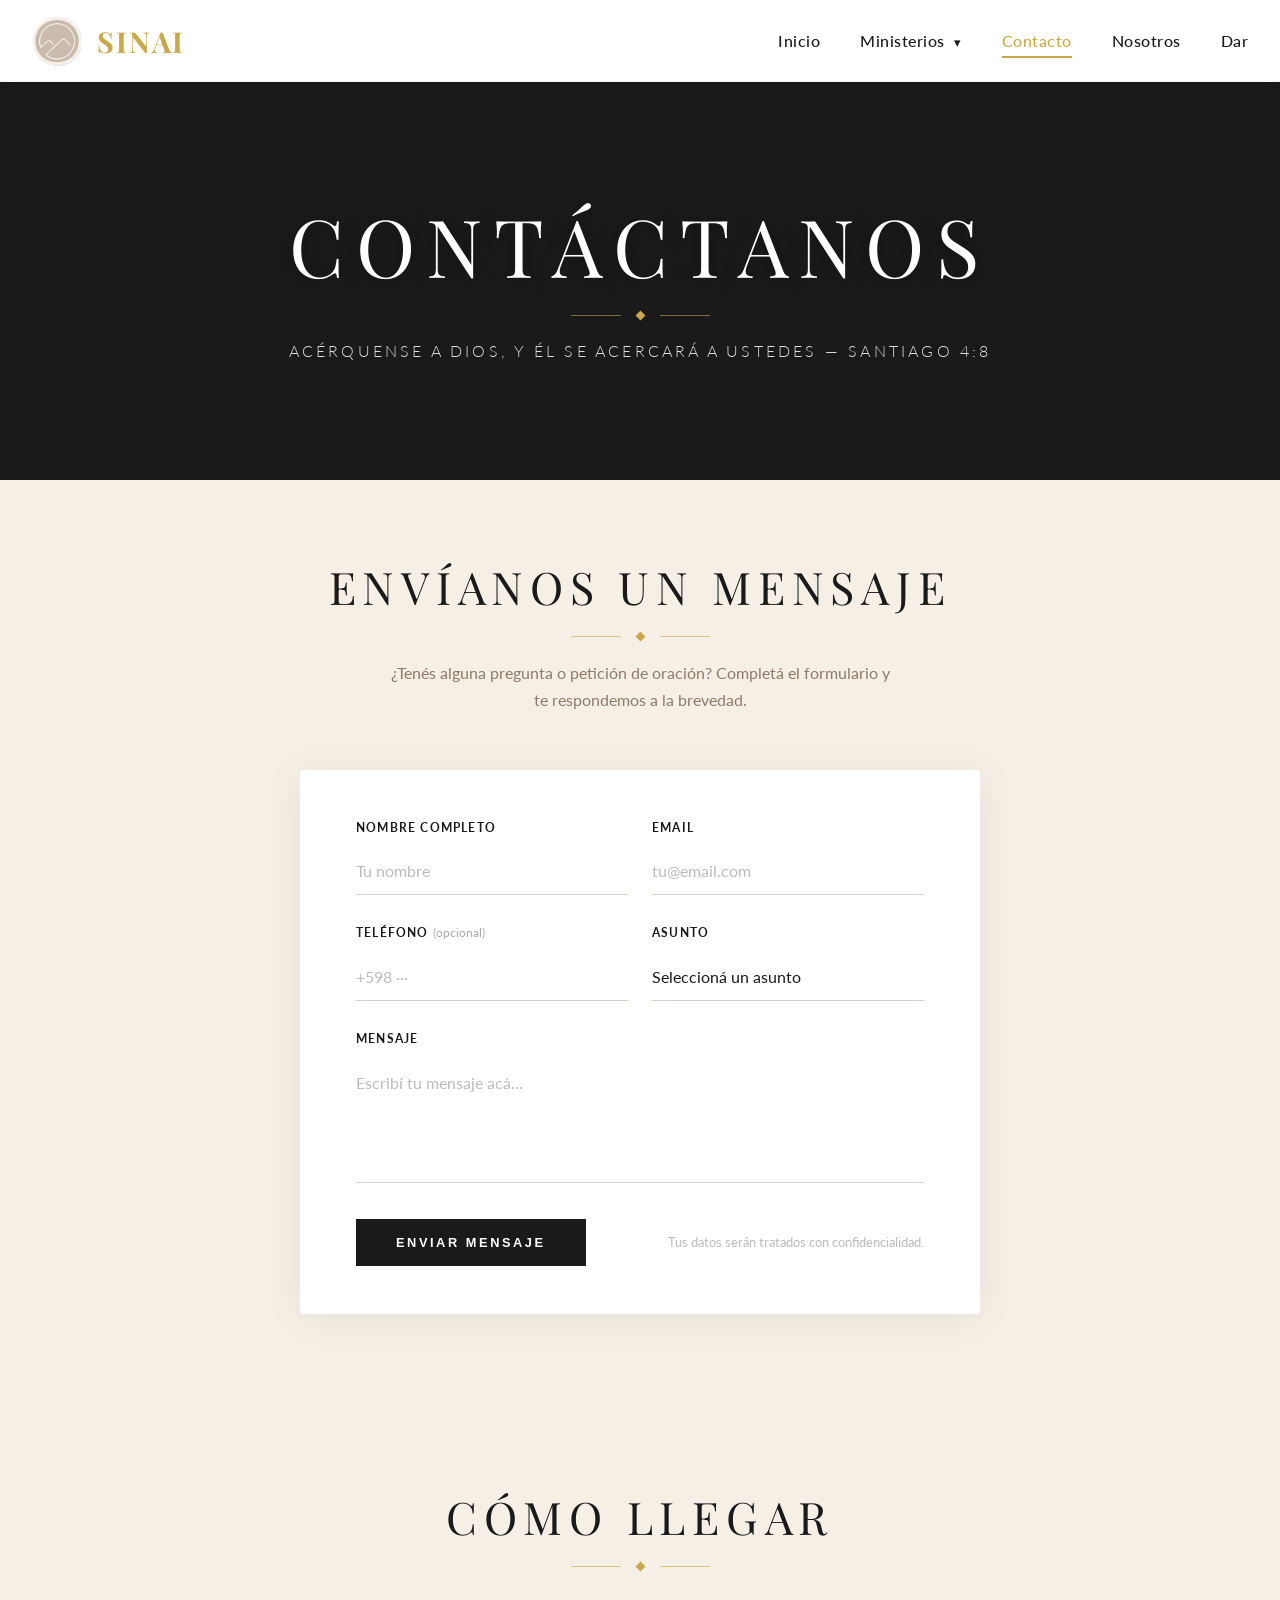
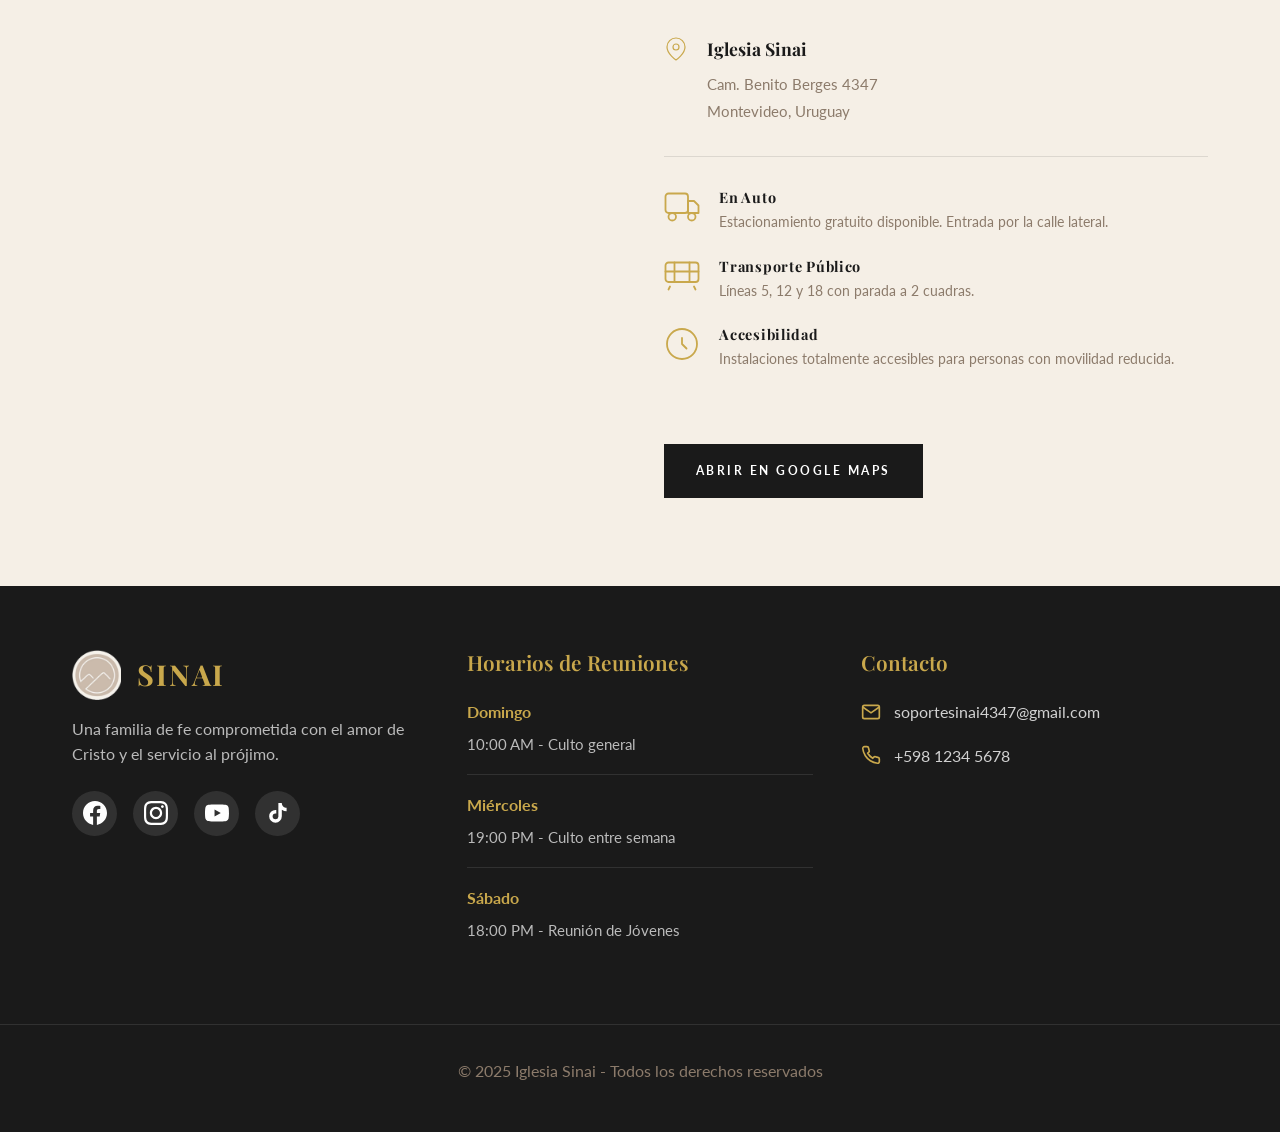
==== commit 44e9b691: "Cambiar Martes por Miércoles en horarios del footer" ====
--- a/contacto.html
+++ b/contacto.html
@@ -244,7 +244,7 @@
             <span>10:00 AM - Culto general</span>
           </li>
           <li>
-            <strong>Martes</strong>
+            <strong>Miércoles</strong>
             <span>19:00 PM - Culto entre semana</span>
           </li>
           <li>
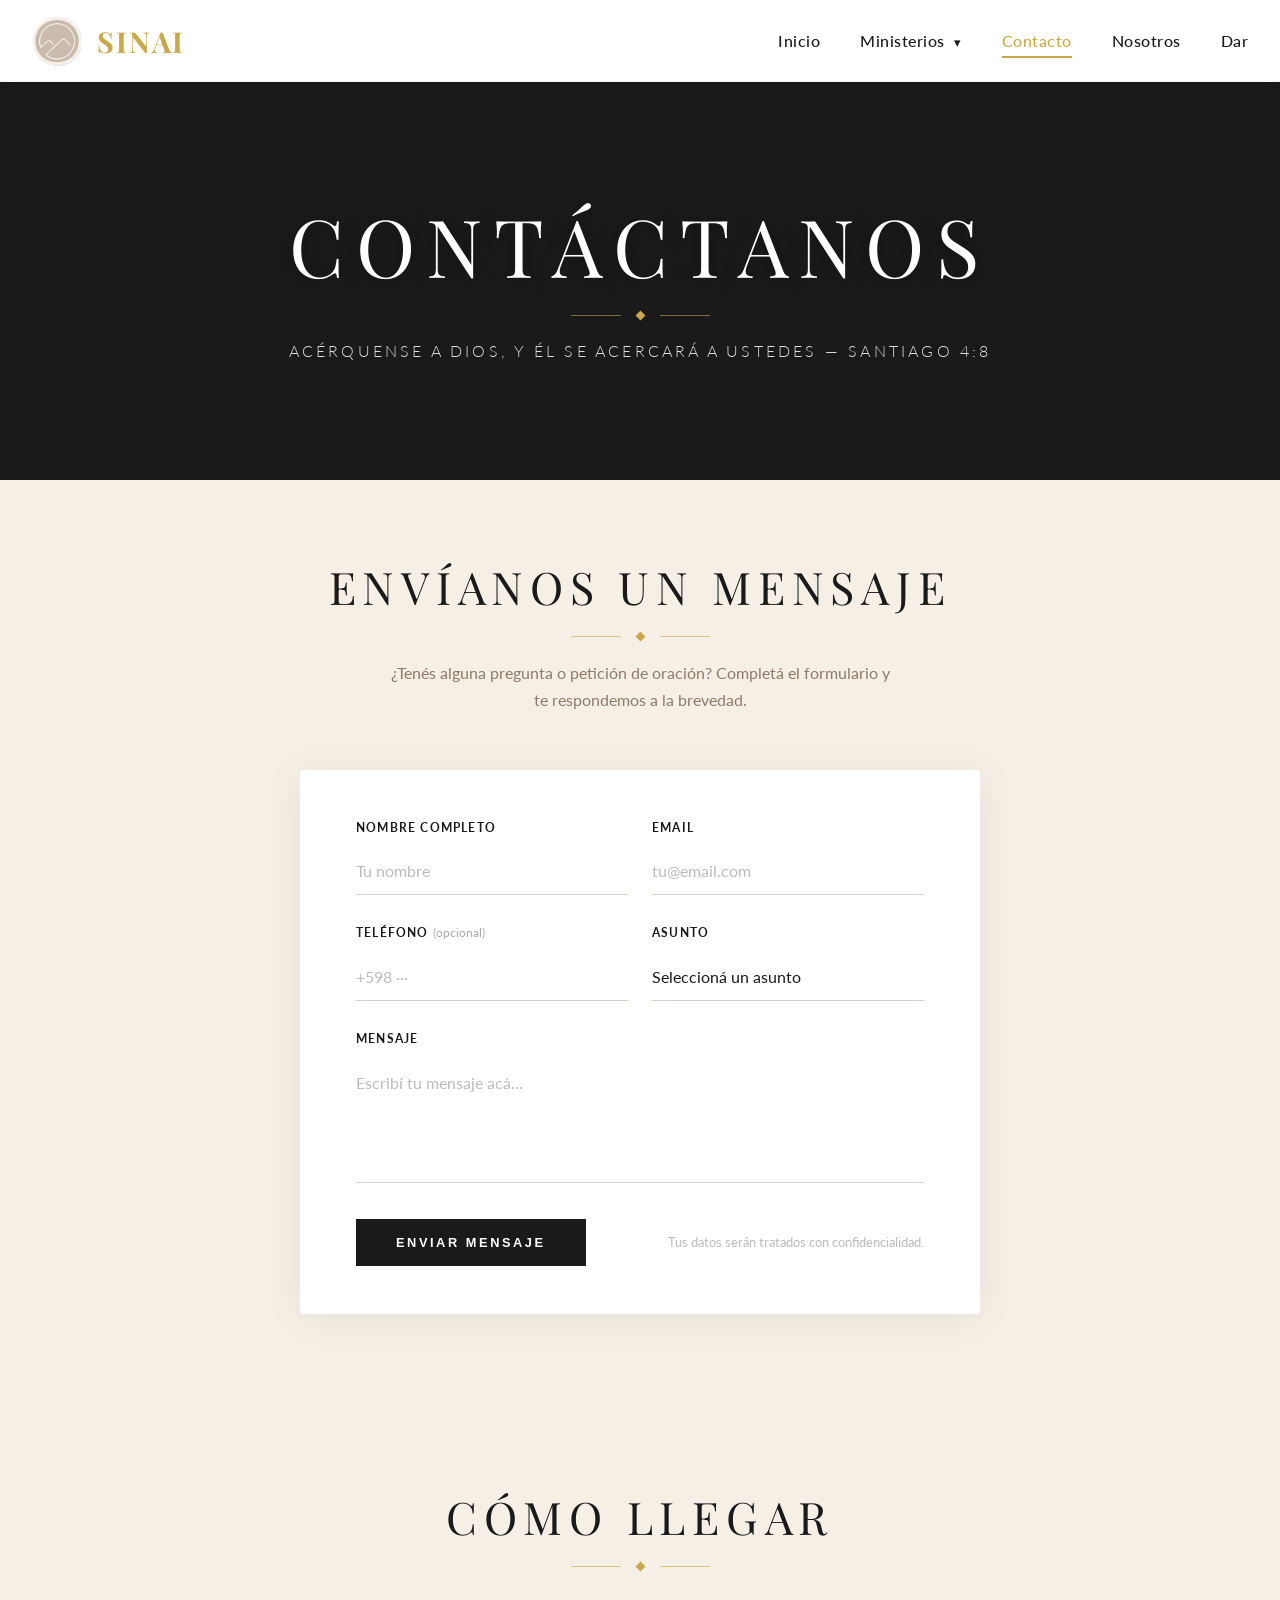
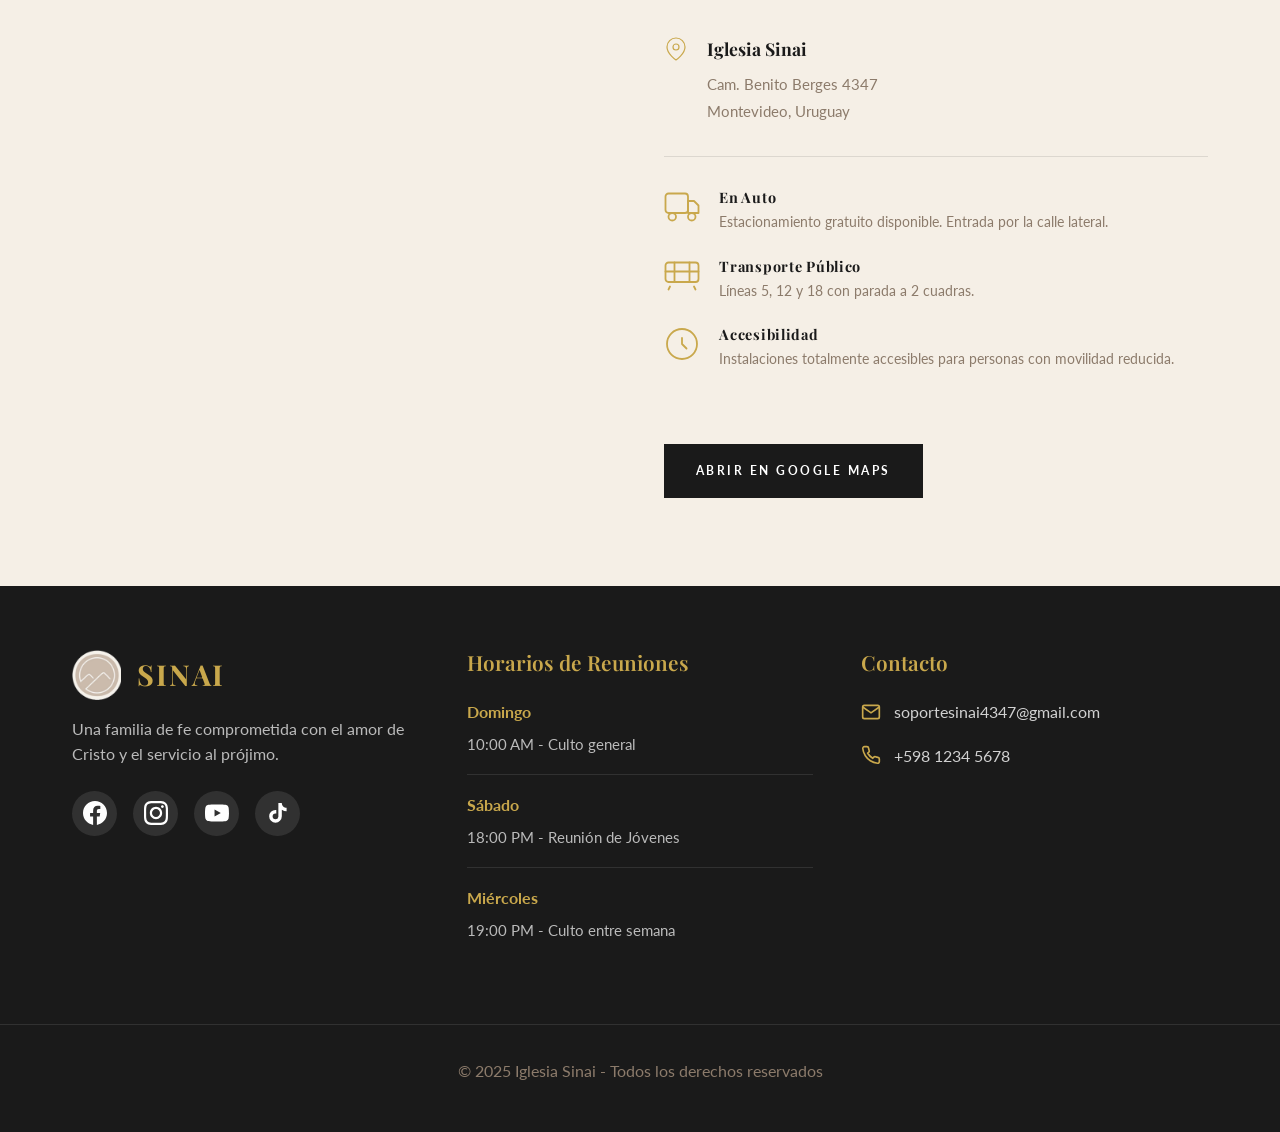
==== commit 6fd29358: "Reordenar horarios en footer: Domingo, Sábado, Miércoles" ====
--- a/contacto.html
+++ b/contacto.html
@@ -244,12 +244,12 @@
             <span>10:00 AM - Culto general</span>
           </li>
           <li>
+            <strong>Sábado</strong>
+            <span>18:00 PM - Reunión de Jóvenes</span>
+          </li>
+          <li>
             <strong>Miércoles</strong>
             <span>19:00 PM - Culto entre semana</span>
-          </li>
-          <li>
-            <strong>Sábado</strong>
-            <span>18:00 PM - Reunión de Jóvenes</span>
           </li>
         </ul>
       </div>
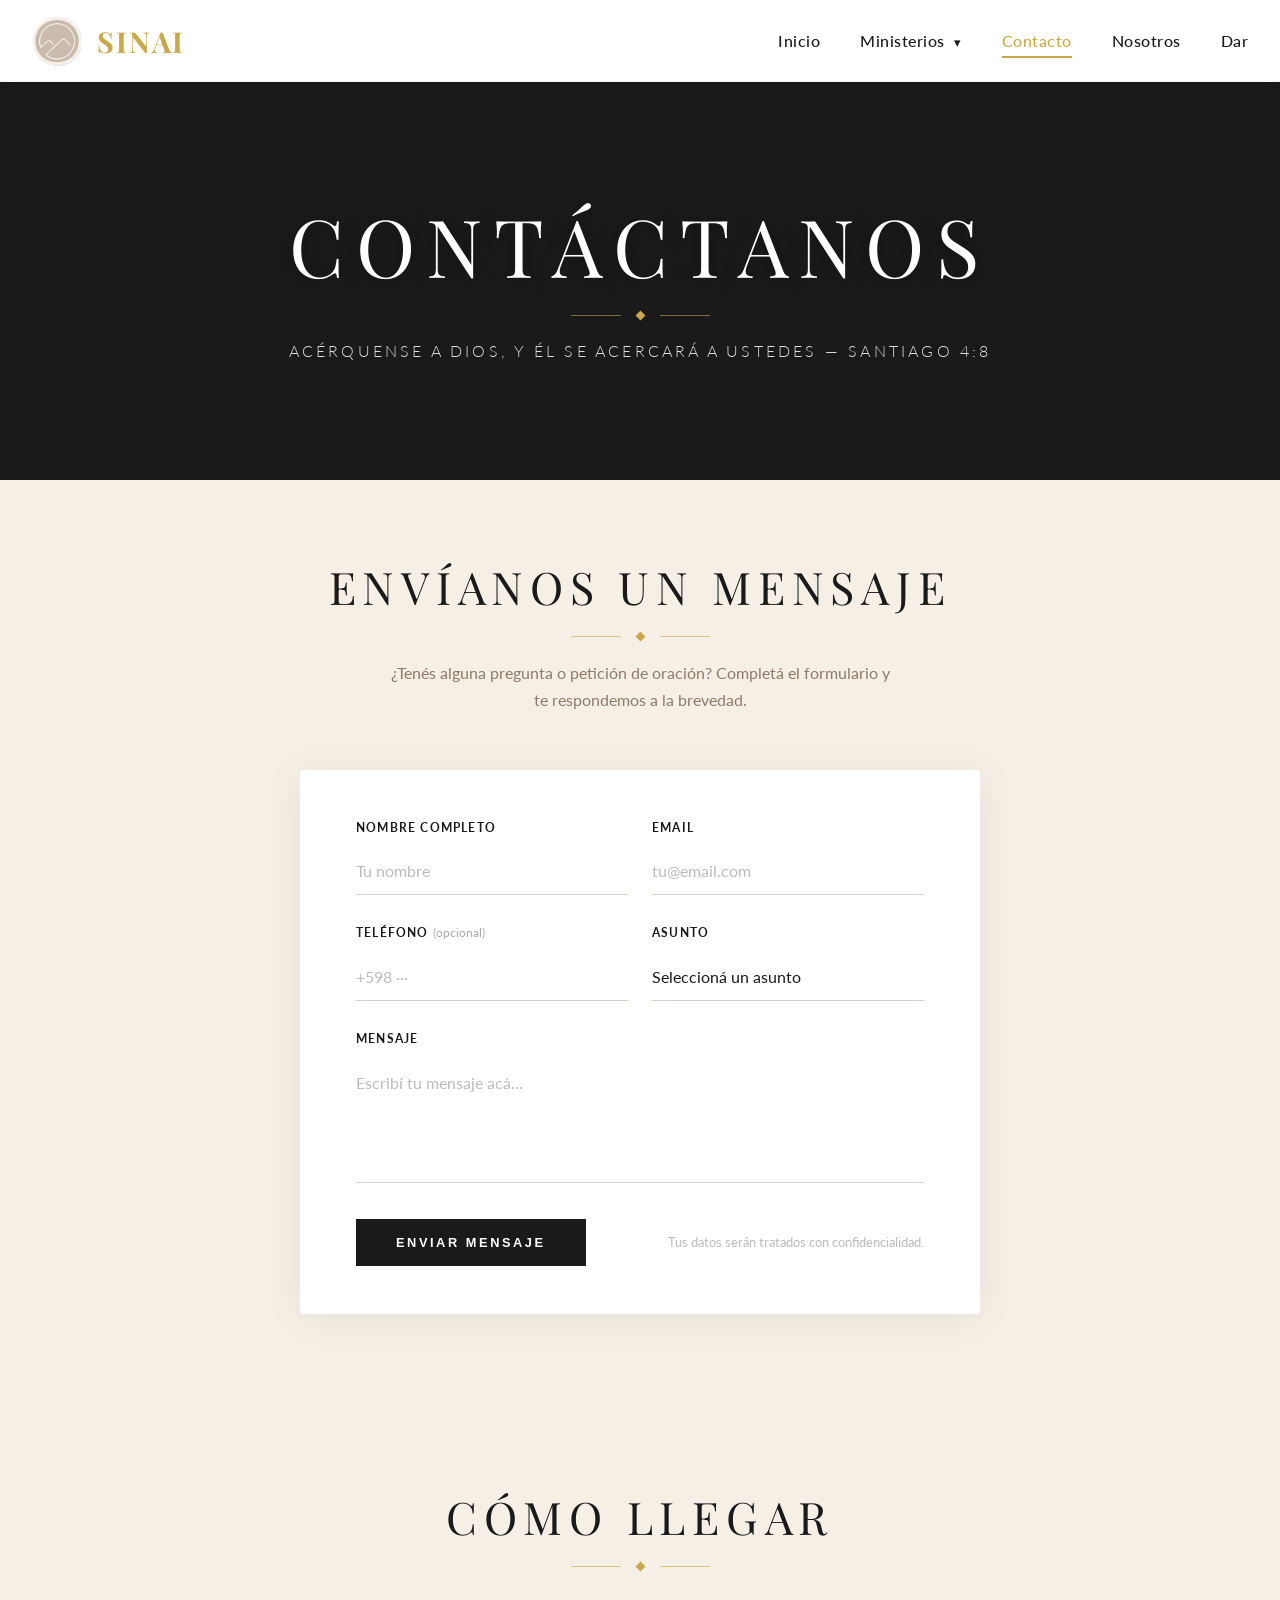
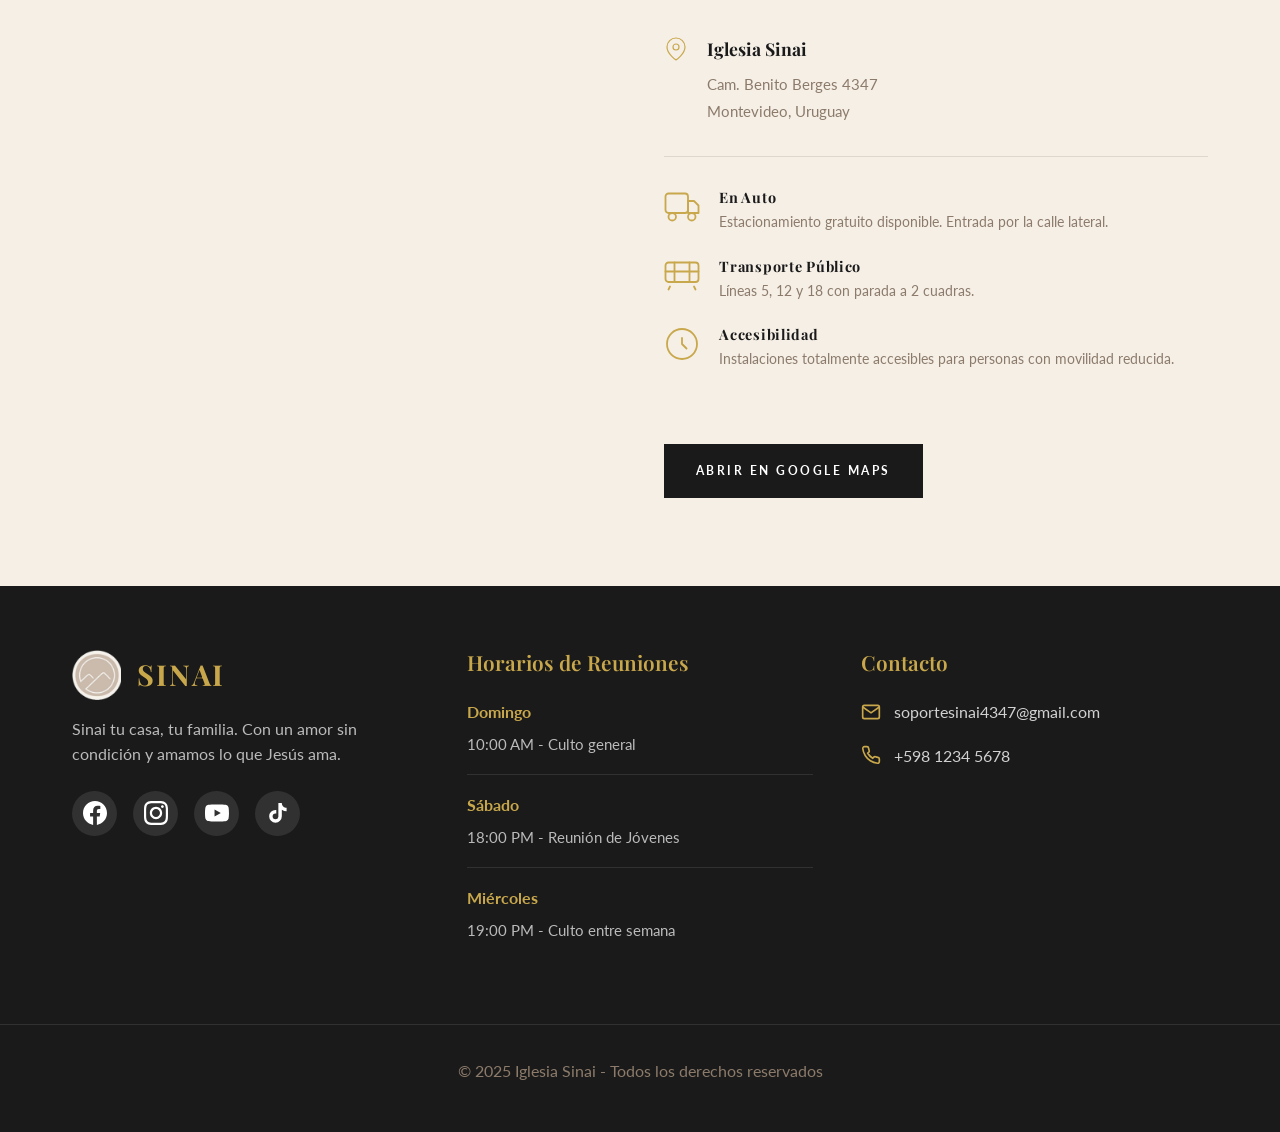
==== commit ba6c9219: "Integrar cambios del usuario: nuevo ministerio, footer y JS de donaciones - Nuevo ministerio Evangel" ====
--- a/contacto.html
+++ b/contacto.html
@@ -29,12 +29,13 @@
           <li class="dropdown">
             <a href="#ministerios">Ministerios <span class="arrow">▾</span></a>
             <ul class="submenu">
+              <li><a href="ministerios/evangelismo.html">Evangelismo</a></li>
               <li><a href="ministerios/alabanza.html">Alabanza</a></li>
               <li><a href="ministerios/jovenes.html">Jóvenes</a></li>
               <li><a href="ministerios/kids.html">Kids</a></li>
               <li><a href="ministerios/varones.html">Varones</a></li>
               <li><a href="ministerios/mujeres.html">Mujeres</a></li>
-              <li><a href="ministerios/danza.html">Danza</a></li>
+              <li><a href="ministerios/danza.html">Danza y Coreografía</a></li>
               <li><a href="ministerios/multimedia.html">Multimedia</a></li>
             </ul>
           </li>
@@ -211,7 +212,7 @@
           <img src="img/logo.png" alt="Logo Iglesia Sinai">
           <span>SINAI</span>
         </div>
-        <p class="footer-description">Una familia de fe comprometida con el amor de Cristo y el servicio al prójimo.</p>
+        <p class="footer-description">Sinai tu casa, tu familia. Con un amor sin condición y amamos lo que Jesús ama.</p>
         <div class="social-links">
           <a href="https://www.facebook.com/sinai.tucasa.uy/about" target="_blank" rel="noopener" aria-label="Facebook">
             <svg width="24" height="24" viewBox="0 0 24 24" fill="currentColor">
--- a/css/style.css
+++ b/css/style.css
@@ -302,7 +302,13 @@
   left: 0;
   width: 100%;
   height: 100%;
-  background: rgba(0, 0, 0, 0.4);
+  background: linear-gradient(
+    to bottom,
+    rgba(0, 0, 0, 0.2) 0%,
+    rgba(0, 0, 0, 0.45) 40%,
+    rgba(0, 0, 0, 0.75) 80%,
+    rgba(26, 26, 26, 1) 100%
+  );
   z-index: 1;
 }
 
@@ -337,6 +343,14 @@
   text-transform: uppercase;
 }
 
+.hero-divider {
+  width: 60px;
+  height: 2px;
+  background: var(--color-accent);
+  margin: 1.2rem auto;
+  animation: fadeInUp 1s ease-out 0.3s both;
+}
+
 .hero-subtitle {
   font-size: clamp(1rem, 2vw, 1.4rem);
   color: var(--color-white);
@@ -345,7 +359,9 @@
   letter-spacing: 0.3em;
   text-transform: uppercase;
   opacity: 0.9;
-}
+  animation: fadeInUp 1s ease-out 0.4s both;
+}
+
 
 /* ======= BOTONES ======= */
 .btn-primary {
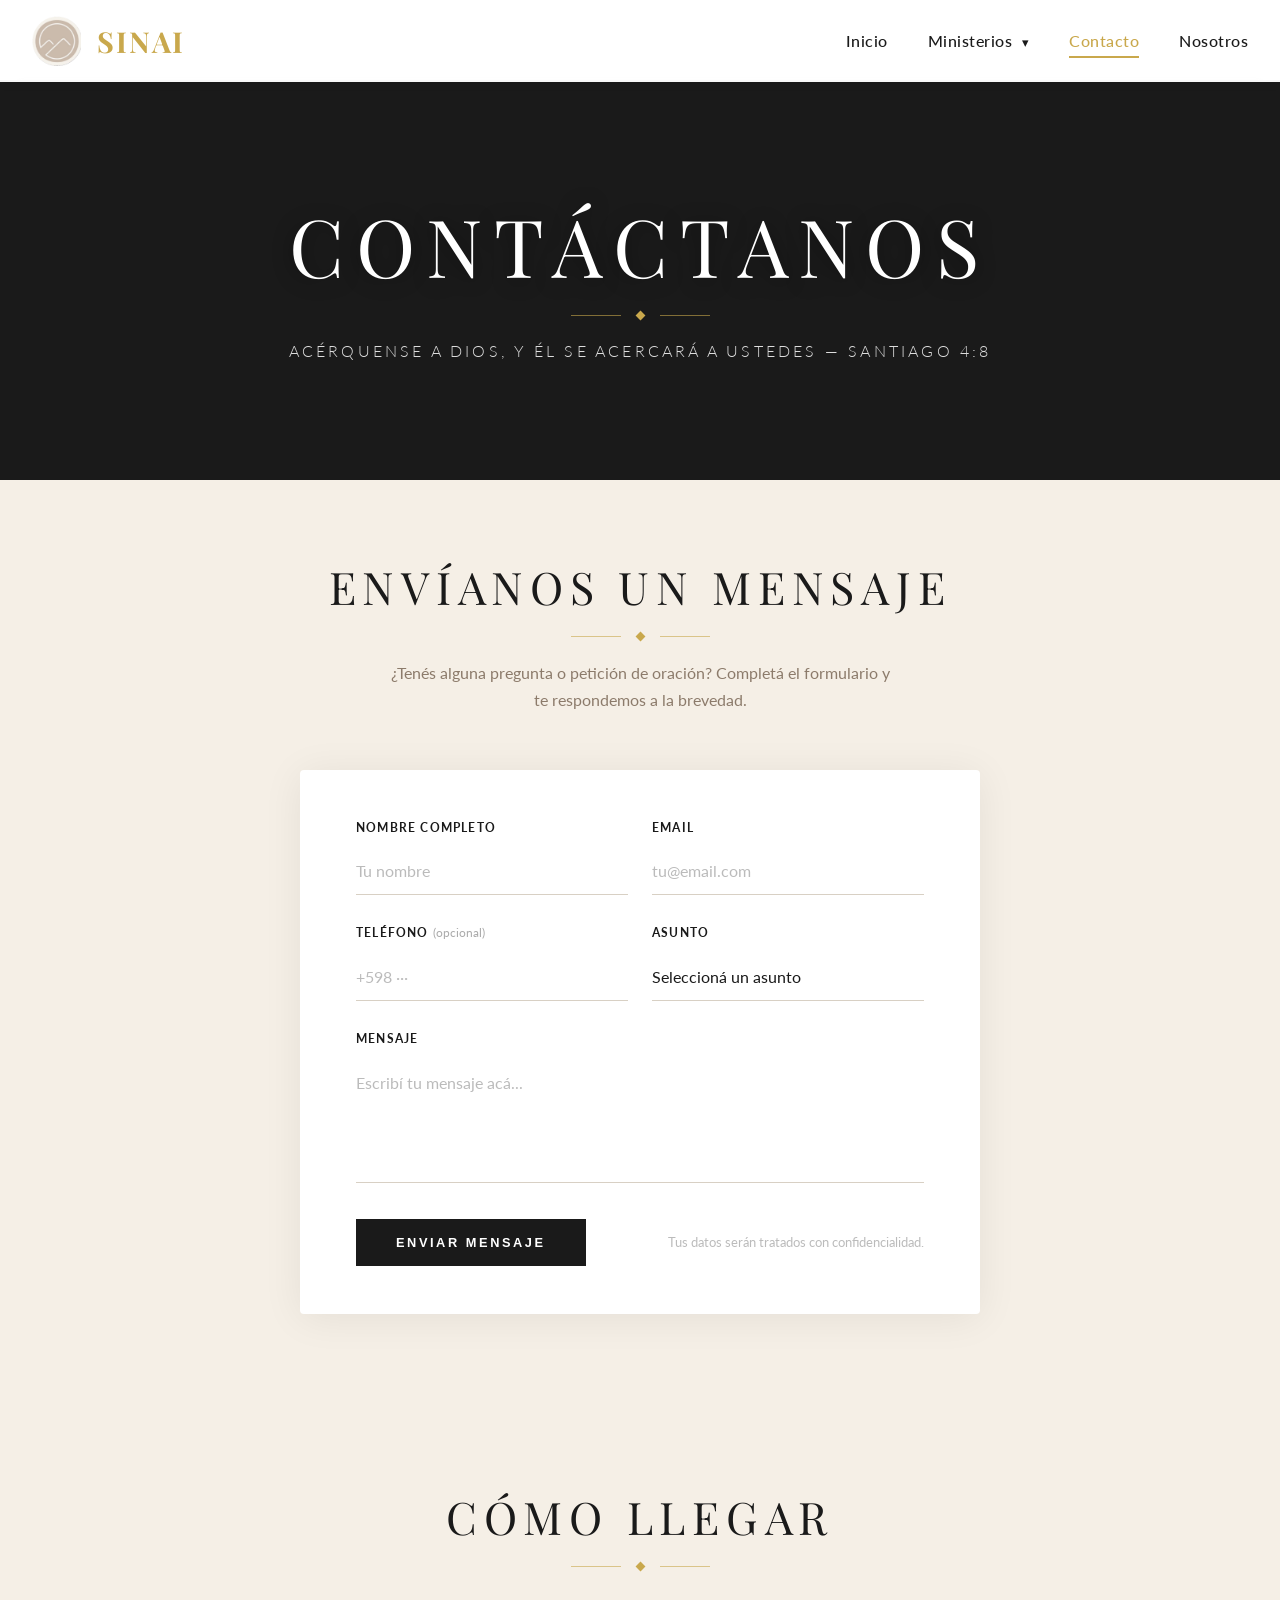
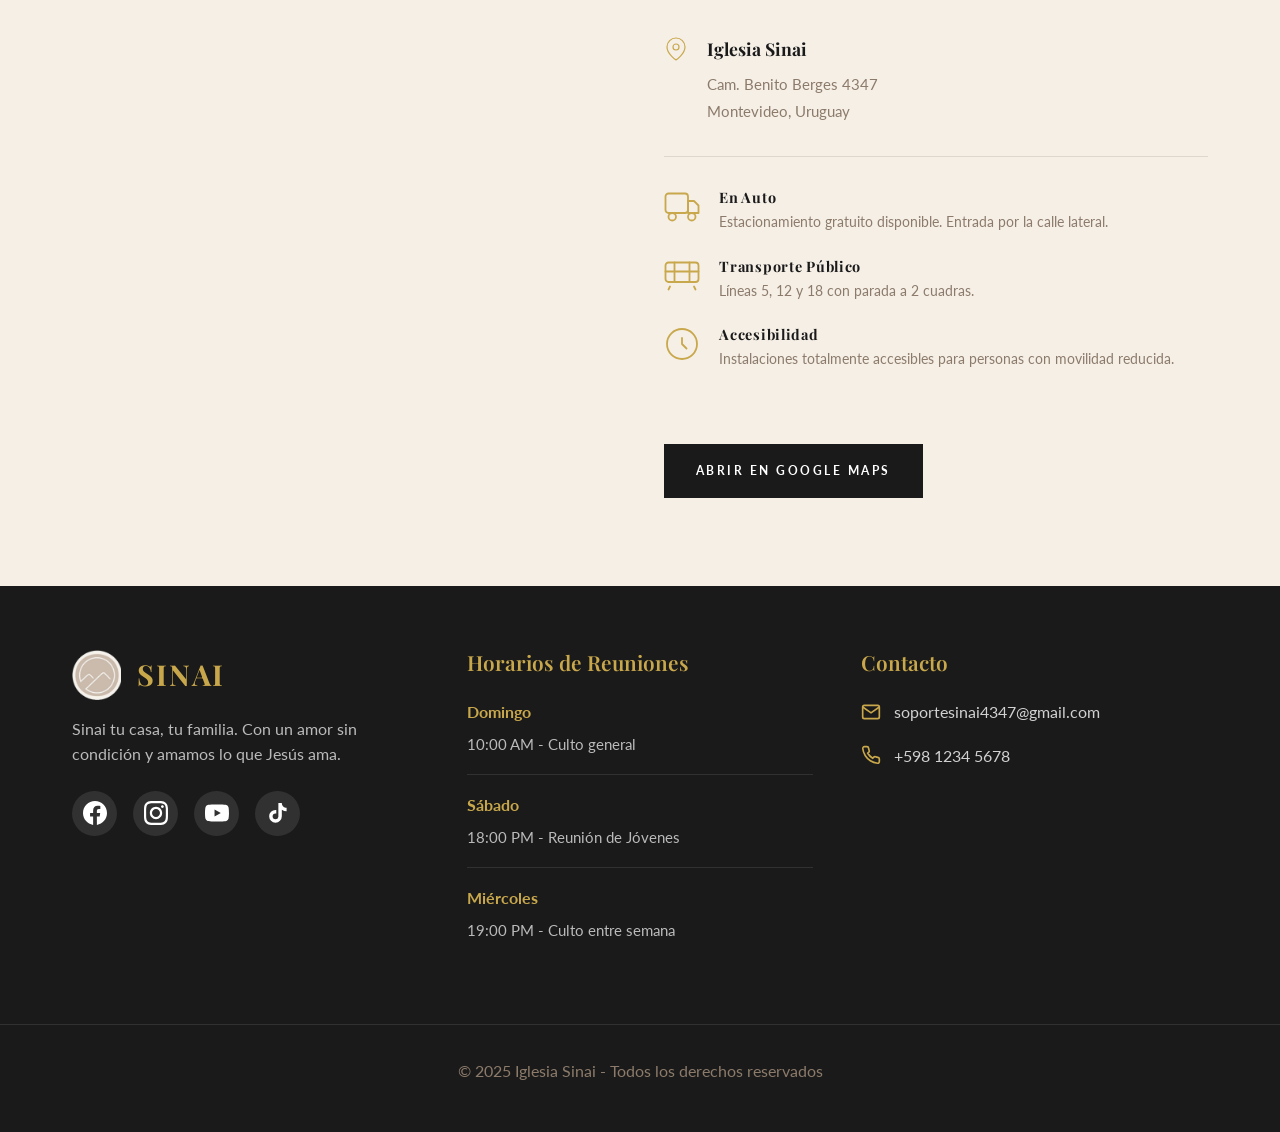
==== commit 1671b7d7: "Eliminar página de donaciones del sitio - Removida donaciones.html y su CSS - Eliminado el link 'Dar" ====
--- a/contacto.html
+++ b/contacto.html
@@ -41,7 +41,6 @@
           </li>
           <li><a href="contacto.html" class="active">Contacto</a></li>
           <li><a href="nosotros.html">Nosotros</a></li>
-          <li><a href="donaciones.html">Dar</a></li>
         </ul>
       </nav>
     </div>
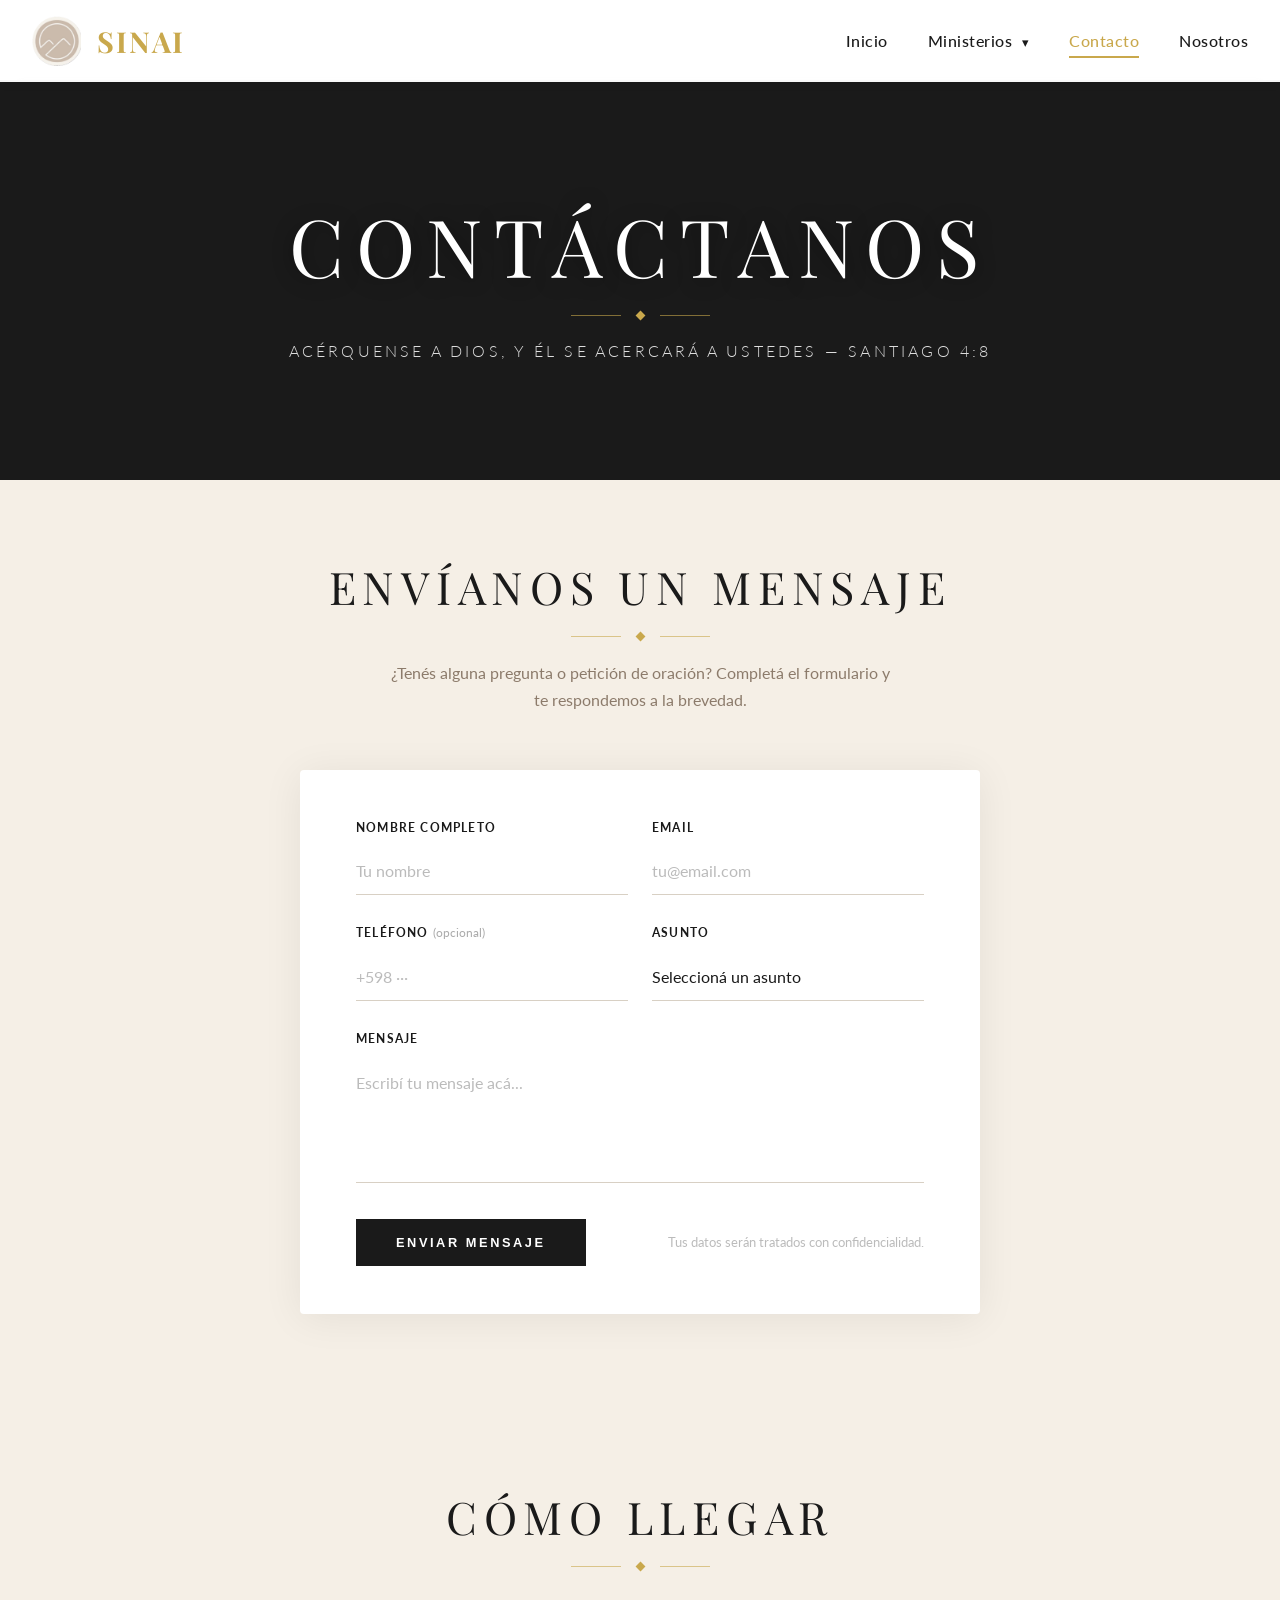
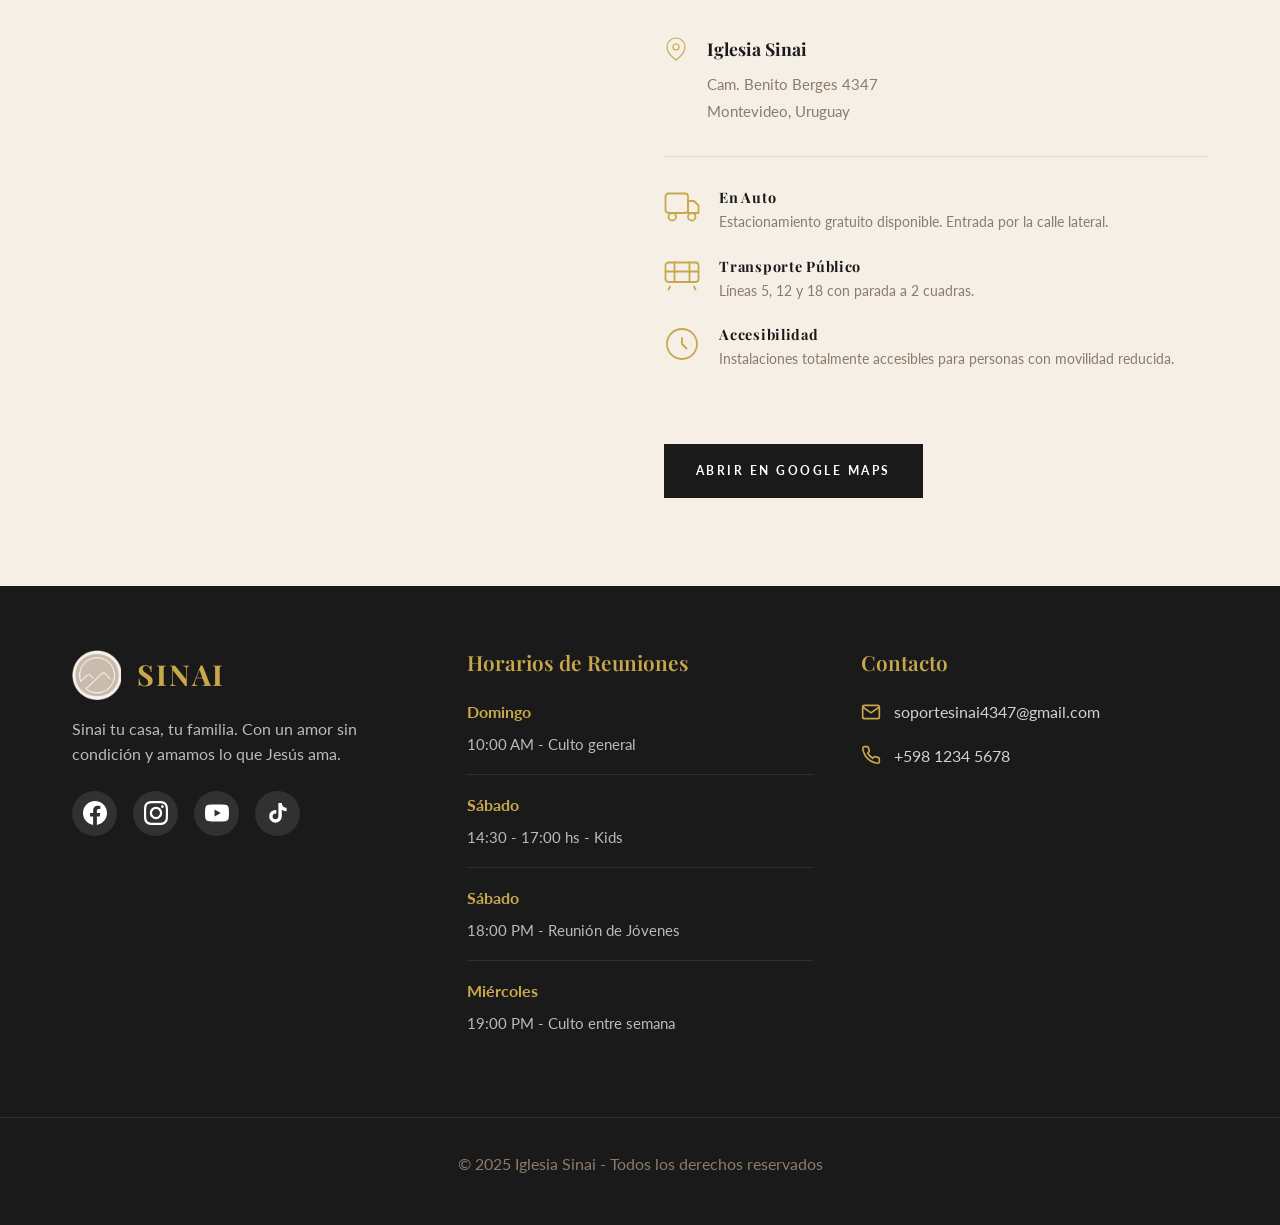
==== commit f6df0475: "Agregar horario de Kids (Sábado 14:30–17:00) en todos los archivos Co-Authored-By: Claude Sonnet 4.6" ====
--- a/contacto.html
+++ b/contacto.html
@@ -245,6 +245,10 @@
           </li>
           <li>
             <strong>Sábado</strong>
+            <span>14:30 - 17:00 hs - Kids</span>
+          </li>
+          <li>
+            <strong>Sábado</strong>
             <span>18:00 PM - Reunión de Jóvenes</span>
           </li>
           <li>
--- a/css/style.css
+++ b/css/style.css
@@ -1619,3 +1619,193 @@
     max-width: none;
   }
 }
+
+/* ========== BODAS ========== */
+.bodas-section {
+  background-color: #0f0a08;
+  padding: 6rem 0;
+  position: relative;
+  overflow: hidden;
+}
+
+.bodas-section::before {
+  content: '';
+  position: absolute;
+  inset: 0;
+  background: radial-gradient(ellipse at 50% 0%, rgba(201, 168, 76, 0.07) 0%, transparent 65%);
+  pointer-events: none;
+}
+
+.bodas-section .section-header {
+  text-align: center;
+  margin-bottom: 3.5rem;
+  position: relative;
+}
+
+.bodas-tag {
+  display: inline-block;
+  font-family: 'Lato', sans-serif;
+  font-size: 0.72rem;
+  font-weight: 700;
+  letter-spacing: 4px;
+  text-transform: uppercase;
+  color: var(--color-accent);
+  margin-bottom: 1rem;
+}
+
+.bodas-section h2 {
+  color: var(--color-white);
+  margin-bottom: 0.75rem;
+}
+
+.bodas-divider {
+  display: flex;
+  align-items: center;
+  justify-content: center;
+  gap: 1rem;
+  margin: 1rem auto 1.5rem;
+}
+
+.bodas-divider::before,
+.bodas-divider::after {
+  content: '';
+  display: block;
+  width: 60px;
+  height: 1px;
+  background: linear-gradient(to right, transparent, var(--color-accent));
+}
+
+.bodas-divider::after {
+  background: linear-gradient(to left, transparent, var(--color-accent));
+}
+
+.bodas-divider .diamond {
+  color: var(--color-accent);
+  font-size: 0.65rem;
+}
+
+.bodas-subtitle {
+  color: rgba(255, 255, 255, 0.55);
+  font-size: 1.05rem;
+  max-width: 520px;
+  margin: 0 auto;
+  line-height: 1.8;
+}
+
+/* Grid de fotos */
+.bodas-grid {
+  display: grid;
+  grid-template-columns: 1.2fr 1fr 1fr;
+  grid-template-rows: 320px 240px;
+  gap: 0.6rem;
+  margin-bottom: 3.5rem;
+  position: relative;
+}
+
+.bodas-photo {
+  overflow: hidden;
+  border-radius: 3px;
+  position: relative;
+}
+
+.bodas-photo:first-child {
+  grid-row: span 2;
+}
+
+.bodas-photo--wide {
+  grid-column: span 2;
+}
+
+.bodas-photo img {
+  width: 100%;
+  height: 100%;
+  object-fit: cover;
+  transition: transform 0.7s ease, filter 0.4s ease;
+  filter: brightness(0.88) saturate(0.9);
+}
+
+.bodas-photo:hover img {
+  transform: scale(1.05);
+  filter: brightness(1) saturate(1);
+}
+
+/* CTA */
+.bodas-cta {
+  text-align: center;
+  padding: 3rem 2rem;
+  border: 1px solid rgba(201, 168, 76, 0.2);
+  border-radius: 6px;
+  background: rgba(201, 168, 76, 0.03);
+  max-width: 640px;
+  margin: 0 auto;
+  position: relative;
+}
+
+.bodas-cta-text {
+  color: rgba(255, 255, 255, 0.7);
+  font-size: 1.15rem;
+  line-height: 1.75;
+  margin-bottom: 2rem;
+}
+
+.btn-bodas {
+  display: inline-block;
+  padding: 1rem 2.75rem;
+  background: var(--color-accent);
+  color: #0f0a08;
+  font-family: 'Lato', sans-serif;
+  font-weight: 700;
+  font-size: 0.82rem;
+  letter-spacing: 2.5px;
+  text-transform: uppercase;
+  text-decoration: none;
+  border-radius: 3px;
+  transition: background var(--transition-normal), transform var(--transition-normal), box-shadow var(--transition-normal);
+}
+
+.btn-bodas:hover {
+  background: var(--color-accent-light);
+  transform: translateY(-3px);
+  box-shadow: 0 10px 28px rgba(201, 168, 76, 0.35);
+}
+
+/* Responsive */
+@media (max-width: 900px) {
+  .bodas-grid {
+    grid-template-columns: 1fr 1fr;
+    grid-template-rows: 240px 200px;
+  }
+
+  .bodas-photo:first-child {
+    grid-row: span 1;
+    grid-column: span 2;
+  }
+
+  .bodas-photo--wide {
+    grid-column: span 2;
+  }
+}
+
+@media (max-width: 560px) {
+  .bodas-section {
+    padding: 4rem 0;
+  }
+
+  .bodas-grid {
+    grid-template-columns: 1fr;
+    grid-template-rows: none;
+    gap: 0.5rem;
+  }
+
+  .bodas-photo,
+  .bodas-photo:first-child,
+  .bodas-photo--wide {
+    grid-column: span 1;
+    grid-row: span 1;
+    height: 240px;
+  }
+
+  .bodas-cta {
+    padding: 2rem 1.25rem;
+  }
+}
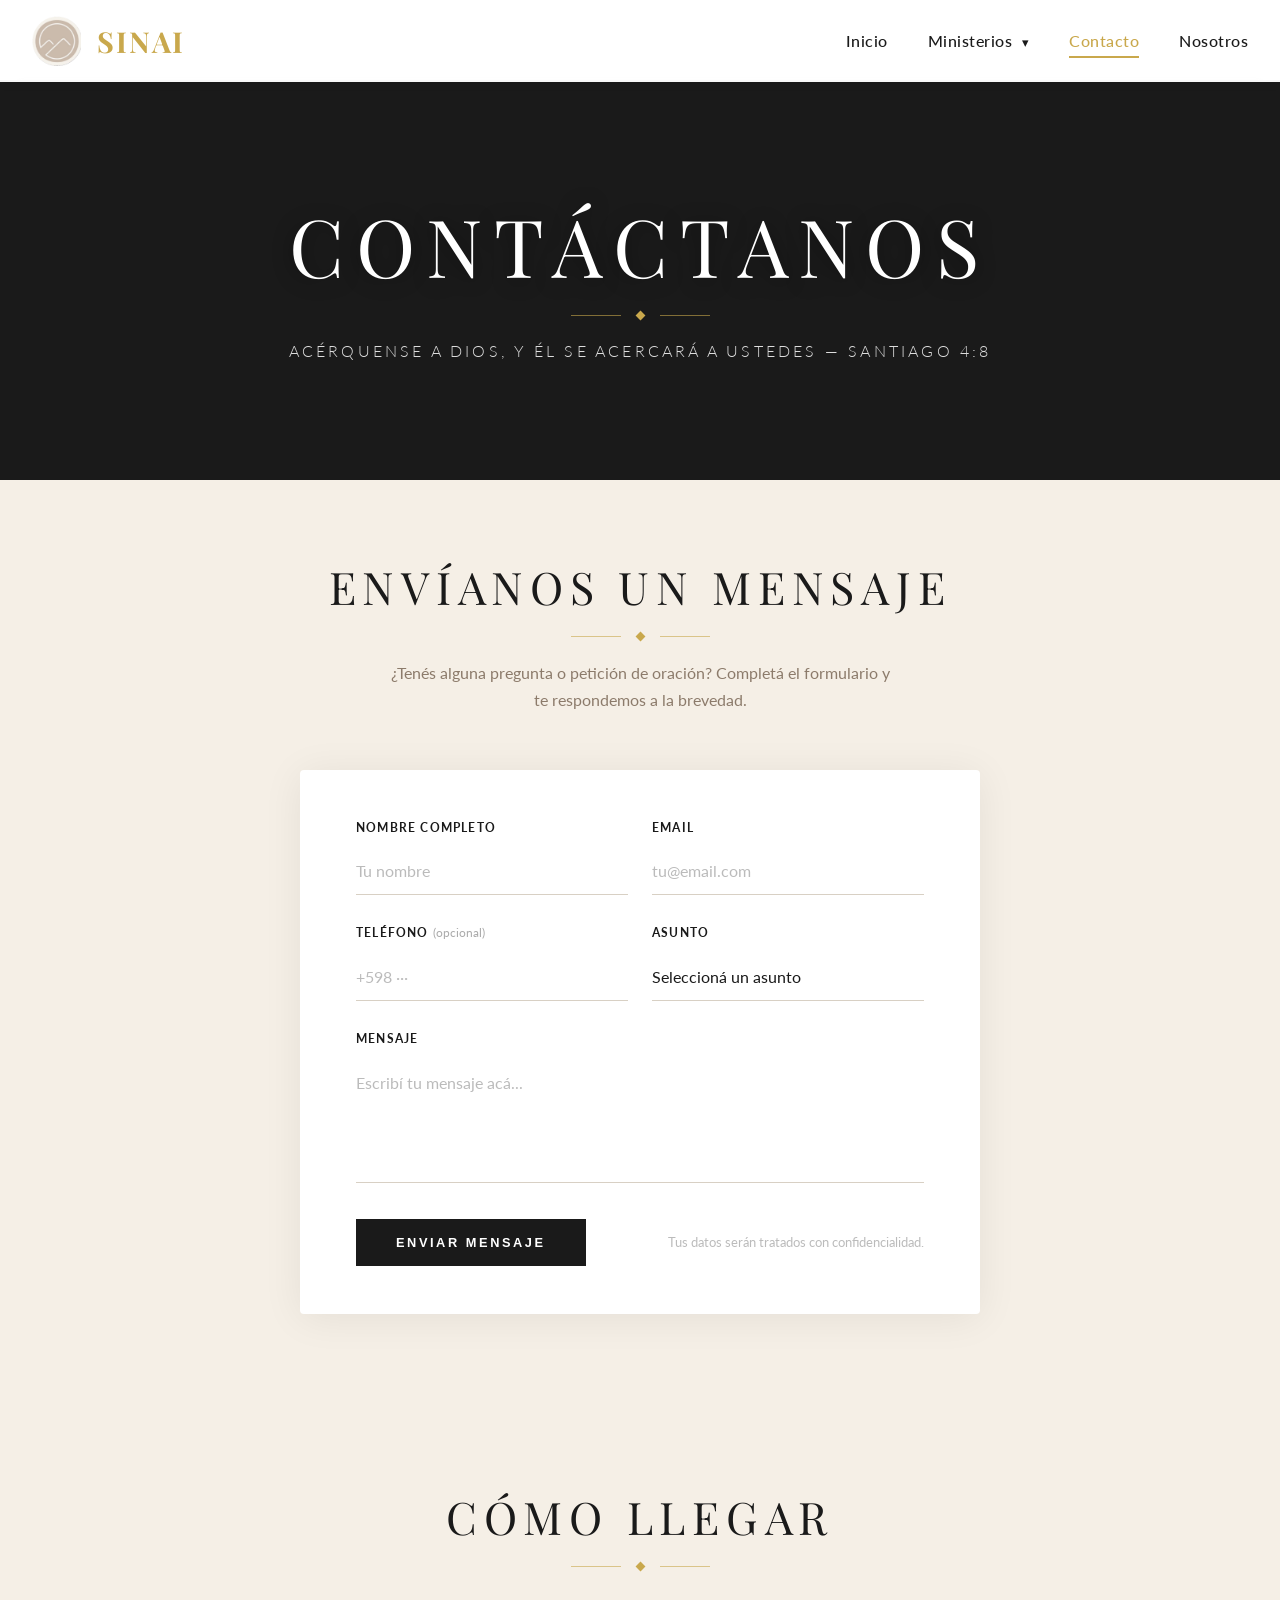
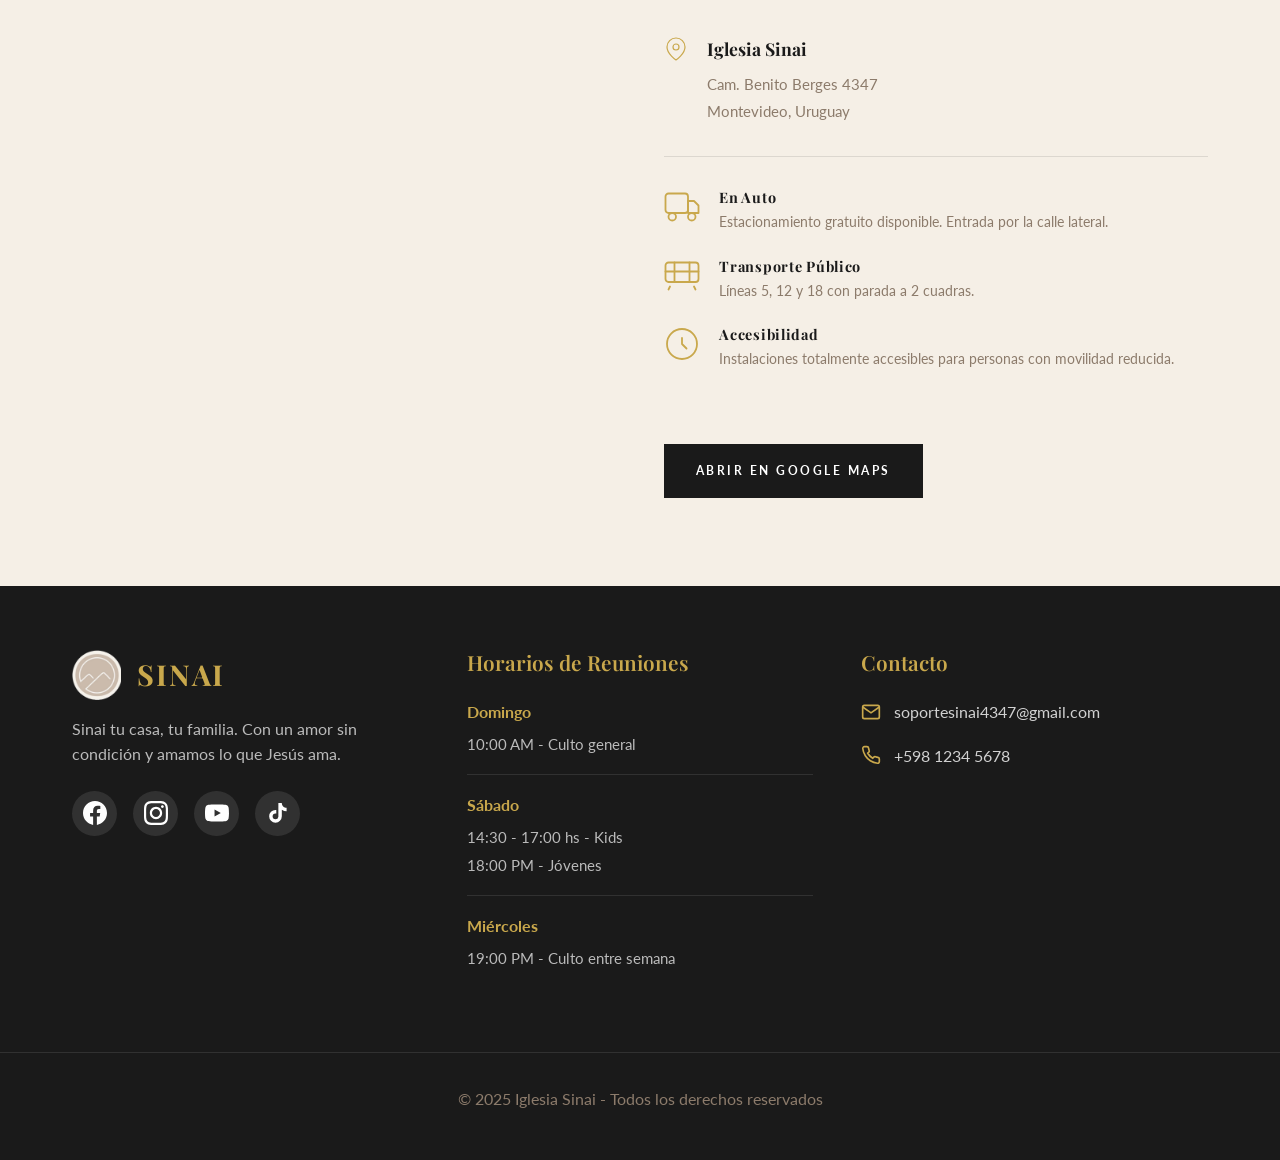
==== commit f730c12d: "Corregir horario de Kids en modal y unificar entradas de Sábado en footers Co-Authored-By: Claude So" ====
--- a/contacto.html
+++ b/contacto.html
@@ -245,11 +245,7 @@
           </li>
           <li>
             <strong>Sábado</strong>
-            <span>14:30 - 17:00 hs - Kids</span>
-          </li>
-          <li>
-            <strong>Sábado</strong>
-            <span>18:00 PM - Reunión de Jóvenes</span>
+            <span>14:30 - 17:00 hs - Kids<br>18:00 PM - Jóvenes</span>
           </li>
           <li>
             <strong>Miércoles</strong>
